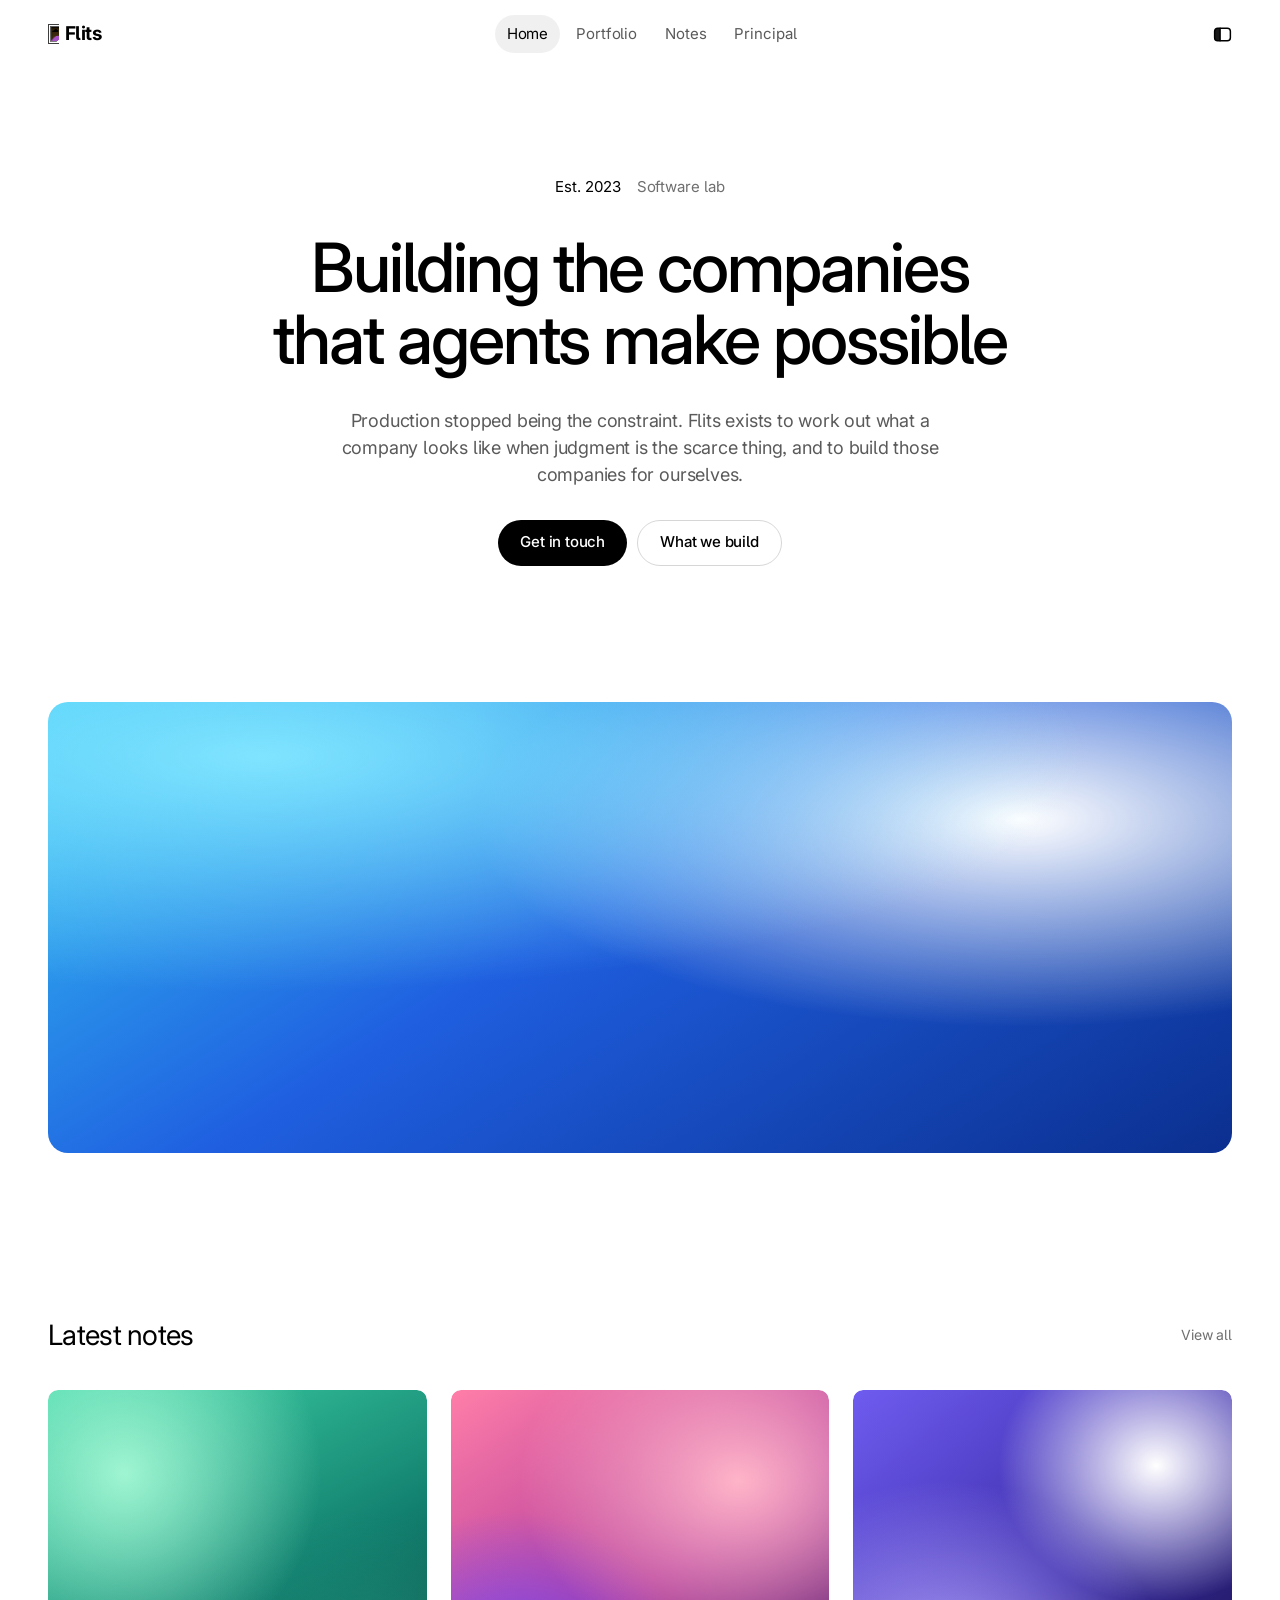
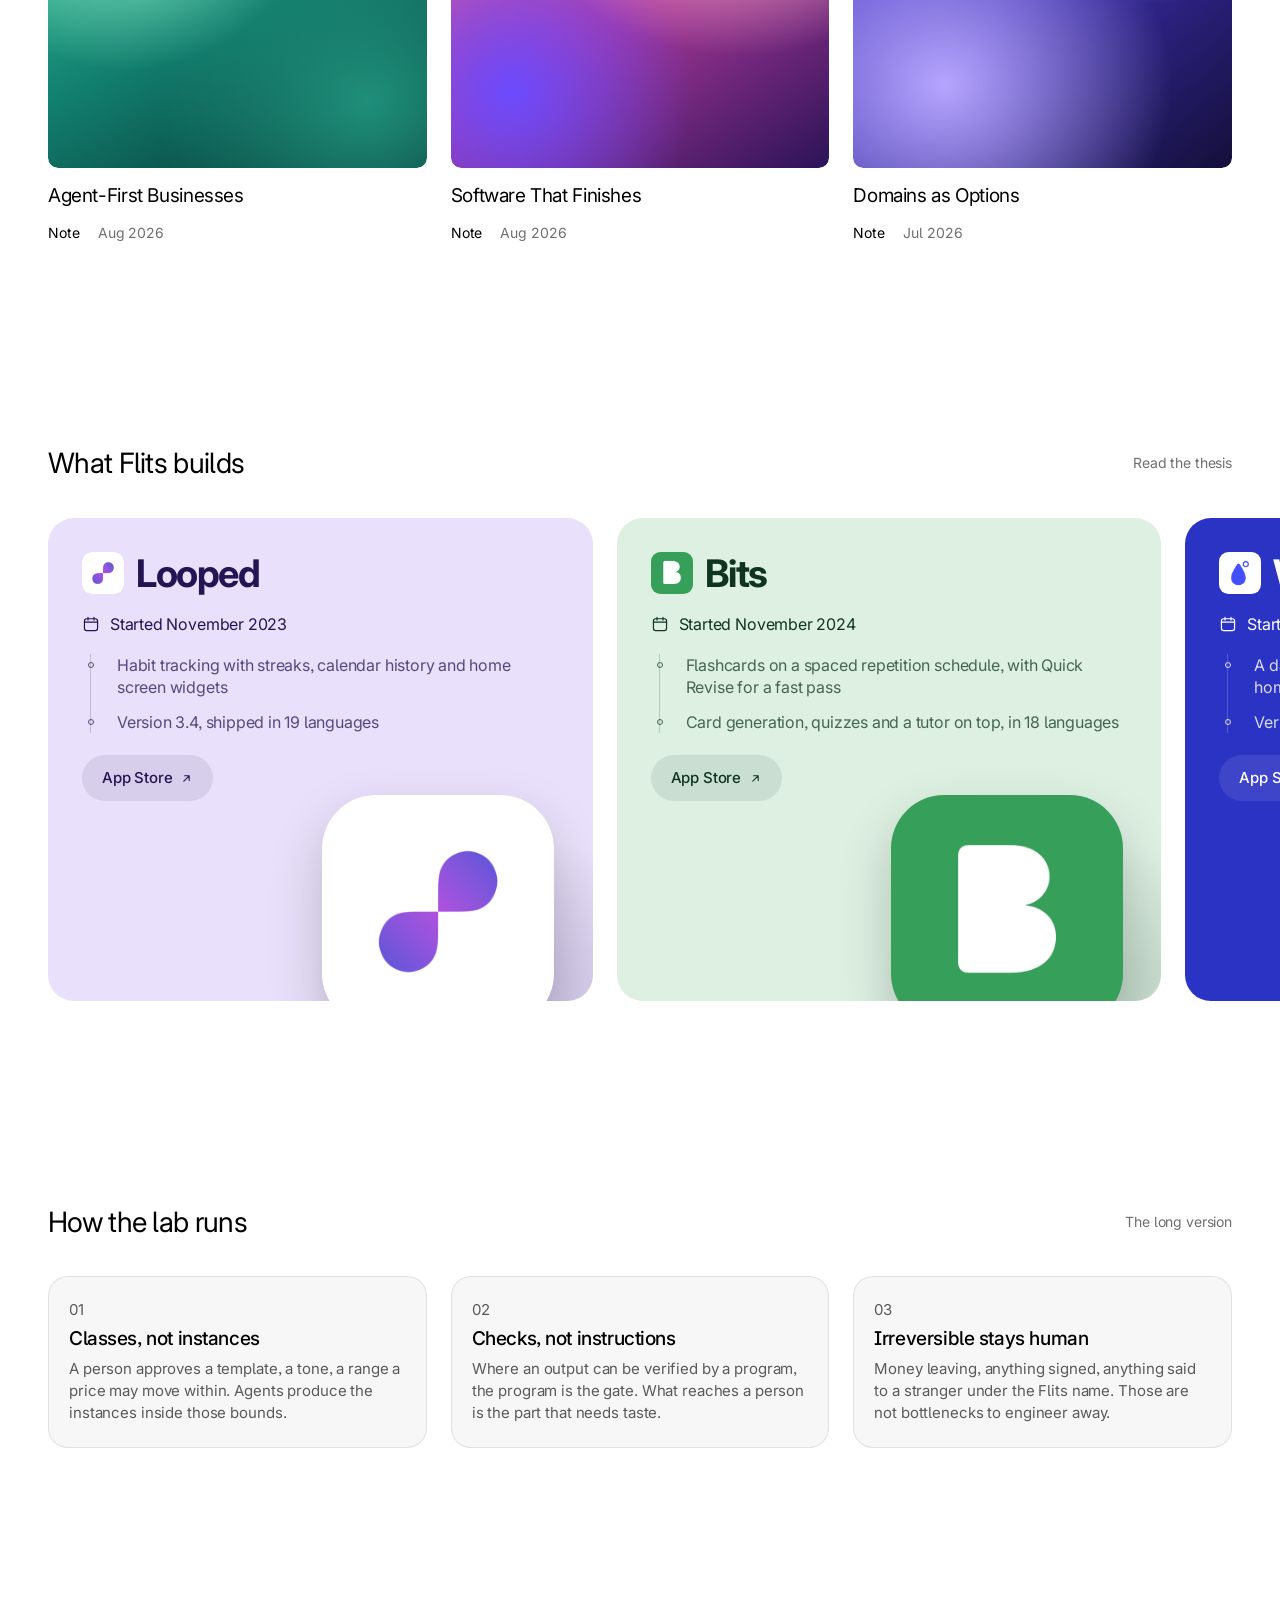
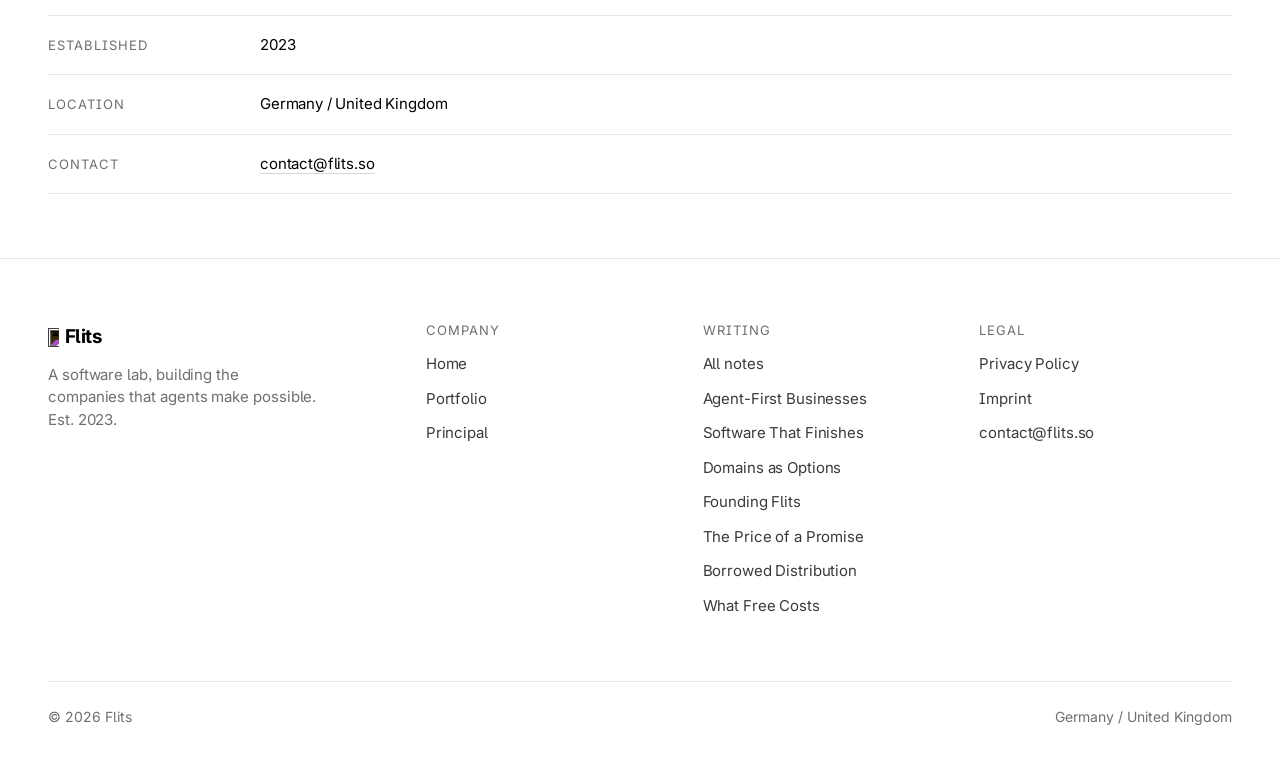
==== index.html @ e2169e9a "Show the products by name on the homepage "What Flits builds" listed five categories and a contact t" ====
<!doctype html>
<html lang="en">
<head>
<meta charset="utf-8" />
<meta name="viewport" content="width=device-width, initial-scale=1" />
<title>Flits · Building the Companies That Agents Make Possible</title>
<meta name="description" content="Flits is a software lab building the companies that agents make possible: consumer apps, B2B software and new ventures, developed in-house and run for the long term. Est. 2023.">
<link rel="canonical" href="https://flits.so/">
<meta property="og:title" content="Flits · Building the Companies That Agents Make Possible">
<meta property="og:description" content="Flits is a software lab building the companies that agents make possible: consumer apps, B2B software and new ventures, developed in-house and run for the long term. Est. 2023.">
<meta property="og:url" content="https://flits.so/">
<meta property="og:type" content="website">
<meta property="og:site_name" content="Flits">
<meta property="og:image" content="https://flits.so/assets/og.png">
<meta property="og:image:width" content="1200">
<meta property="og:image:height" content="630">
<meta property="og:image:alt" content="Flits, a software lab. Building the companies that agents make possible.">
<meta name="twitter:card" content="summary_large_image">
<meta name="twitter:title" content="Flits · Building the Companies That Agents Make Possible">
<meta name="twitter:description" content="Flits is a software lab building the companies that agents make possible: consumer apps, B2B software and new ventures, developed in-house and run for the long term. Est. 2023.">
<meta name="twitter:image" content="https://flits.so/assets/og.png">
<link rel="preconnect" href="https://fonts.googleapis.com">
<link rel="preconnect" href="https://fonts.gstatic.com" crossorigin>
<link href="https://fonts.googleapis.com/css2?family=Inter:wght@400;500;600&display=swap" rel="stylesheet">
<link rel="stylesheet" href="/assets/flits.css?v=14">
<script src="/assets/theme-color.js?v=1"></script>
<link rel="icon" type="image/png" href="/assets/flits-logo-inverted.png">
<link rel="icon" type="image/png" href="/assets/flits-logo-inverted.png" media="(prefers-color-scheme: light)">
<link rel="icon" type="image/png" href="/assets/flits-logo.png" media="(prefers-color-scheme: dark)">
<script type="application/ld+json">
{
  "@context": "https://schema.org",
  "@graph": [
    {
      "@type": "Organization",
      "@id": "https://flits.so/#organization",
      "name": "Flits",
      "alternateName": [
        "Flits Ltd",
        "Trout UG"
      ],
      "legalName": "Trout UG (haftungsbeschränkt)",
      "url": "https://flits.so/",
      "logo": {
        "@type": "ImageObject",
        "url": "https://flits.so/assets/flits-logo.png",
        "width": 1024,
        "height": 1024
      },
      "image": "https://flits.so/assets/og.png",
      "description": "Flits is a software lab building the companies that agents make possible: consumer apps, B2B software and new ventures, developed in-house and run for the long term.",
      "foundingDate": "2023",
      "email": "contact@flits.so",
      "founder": {
        "@id": "https://flits.so/principal#person"
      },
      "address": [
        {
          "@type": "PostalAddress",
          "streetAddress": "Forellenweg 8a",
          "postalCode": "94428",
          "addressLocality": "Eichendorf",
          "addressCountry": "DE"
        },
        {
          "@type": "PostalAddress",
          "streetAddress": "71-75 Shelton St",
          "postalCode": "WC2H 9JQ",
          "addressLocality": "London",
          "addressCountry": "GB"
        }
      ],
      "vatID": "DE455616704",
      "leiCode": "98450046873FFWE6C829",
      "identifier": [
        {
          "@type": "PropertyValue",
          "propertyID": "HRB",
          "value": "HRB 14836, Amtsgericht Landshut"
        },
        {
          "@type": "PropertyValue",
          "propertyID": "Companies House",
          "value": "16662841"
        }
      ],
      "sameAs": [
        "https://github.com/BitsLabs",
        "https://apps.apple.com/developer/trout/id1711177549"
      ]
    },
    {
      "@type": "WebSite",
      "@id": "https://flits.so/#website",
      "url": "https://flits.so/",
      "name": "Flits",
      "publisher": {
        "@id": "https://flits.so/#organization"
      },
      "inLanguage": "en"
    }
  ]
}
</script>
</head>
<body>

<a class="skip-link" href="#main">Skip to content</a>

<header class="site-header">
  <div class="wrap nav">
    <a class="wordmark" href="/"><img src="/assets/flits-mark.png" alt="" width="10" height="18"><span>Flits</span></a>
    <nav class="nav-links" aria-label="Primary">
      <a href="/" aria-current="page">Home</a>
      <a href="/#portfolio">Portfolio</a>
      <a href="/notes">Notes</a>
      <a href="/principal">Principal</a>
    </nav>
    <div class="nav-actions">
      <button class="icon-btn" type="button" data-menu aria-label="Open menu" aria-controls="menu" aria-expanded="false">
        <svg viewBox="0 0 24 24" fill="none" stroke="currentColor" stroke-width="1.7" stroke-linejoin="round" aria-hidden="true"><rect x="3" y="4.75" width="18" height="14.5" rx="3.5"/><path d="M9.25 4.75v14.5" stroke-linecap="round"/><path d="M6.5 4.75h2.75v14.5H6.5A3.5 3.5 0 0 1 3 15.75v-7.5a3.5 3.5 0 0 1 3.5-3.5z" fill="currentColor" stroke="none" opacity="0.9"/></svg>
      </button>
    </div>
  </div>
</header>

<div class="menu" id="menu" data-open="false" aria-hidden="true">
  <div class="menu__bar wrap">
    <a class="wordmark" href="/"><img src="/assets/flits-mark.png" alt="" width="10" height="18"><span>Flits</span></a>
    <div class="nav-actions">
      <button class="icon-btn" type="button" data-menu-close aria-label="Close menu">
        <svg viewBox="0 0 24 24" fill="none" stroke="currentColor" stroke-width="1.7" stroke-linecap="round" aria-hidden="true"><path d="M6 6l12 12M18 6L6 18"/></svg>
      </button>
    </div>
  </div>
  <div class="menu__body">
    <div class="menu__group">
      <p class="menu__label">Company</p>
      <a href="/">Home</a>
      <a href="/#portfolio">Portfolio</a>
      <a href="/principal">Principal</a>
    </div>
    <div class="menu__group">
      <p class="menu__label">Writing</p>
      <!-- Most recent three only; the full list lives on /notes and in the footer. -->
      <a href="/notes">All notes</a>
      <a href="/notes/agent-first-businesses">Agent-First Businesses</a>
      <a href="/notes/software-that-finishes">Software That Finishes</a>
      <a href="/notes/domains-as-options">Domains as Options</a>
    </div>
    <div class="menu__group">
      <p class="menu__label">Legal</p>
      <a href="/privacy">Privacy Policy</a>
      <a href="/legal">Imprint</a>
    </div>
    <div class="menu__group">
      <p class="menu__label">Contact</p>
      <a href="mailto:contact@flits.so">contact@flits.so</a>
    </div>
  </div>
</div>


<main id="main">

  <!-- ---------------------------------------------------------- hero -->
  <section class="hero wrap">
    <div class="hero__inner center">
      <p class="eyebrow"><strong>Est. 2023</strong> <span>Software lab</span></p>
      <h1 class="display">Building the companies that agents make possible</h1>
      <p class="lede">Production stopped being the constraint. Flits exists to work out what a company looks like when judgment is the scarce thing, and to build those companies for ourselves.</p>
      <div class="btn-row">
        <a class="btn btn--primary" href="mailto:contact@flits.so">Get in touch</a>
        <a class="btn btn--ghost" href="#portfolio">What we build</a>
      </div>
    </div>
  </section>

  <section class="wrap section--tight">
    <div class="banner art--1 art--grain" role="img" aria-label="Abstract blue gradient"></div>
  </section>

  <!-- ---------------------------------------------------------- notes -->
  <section class="wrap section" id="notes">
    <div class="section-head">
      <h2 class="h2">Latest notes</h2>
      <a class="view-all" href="/notes">View all</a>
    </div>

    <div class="rail" style="--cols: 3;">
      <a class="card" href="/notes/agent-first-businesses">
        <div class="card__media"><span class="art art--4 art--grain"></span></div>
        <div class="card__body">
          <h3 class="card__title">Agent-First Businesses</h3>
          <p class="card__meta"><span>Note</span><span>Aug 2026</span></p>
        </div>
      </a>

      <a class="card" href="/notes/software-that-finishes">
        <div class="card__media"><span class="art art--5 art--grain"></span></div>
        <div class="card__body">
          <h3 class="card__title">Software That Finishes</h3>
          <p class="card__meta"><span>Note</span><span>Aug 2026</span></p>
        </div>
      </a>

      <a class="card" href="/notes/domains-as-options">
        <div class="card__media"><span class="art art--3 art--grain"></span></div>
        <div class="card__body">
          <h3 class="card__title">Domains as Options</h3>
          <p class="card__meta"><span>Note</span><span>Jul 2026</span></p>
        </div>
      </a>
    </div>
  </section>

  <!-- ---------------------------------------------------------- portfolio -->
  <section class="wrap section" id="portfolio">
    <div class="section-head">
      <h2 class="h2">What Flits builds</h2>
      <a class="view-all" href="/notes/agent-first-businesses">Read the thesis</a>
    </div>

    <div class="products">

      <article class="product product--looped">
        <div class="product__body">
          <div class="product__lockup">
            <img class="product__icon" src="/assets/products/looped.png" alt="" width="42" height="42">
            <h3 class="product__name">Looped</h3>
          </div>
          <p class="product__meta">
            <svg viewBox="0 0 24 24" aria-hidden="true"><rect x="3.25" y="5" width="17.5" height="15.75" rx="3"/><path d="M3.25 9.5h17.5M8 3.25v3.5M16 3.25v3.5"/></svg>
            Started November 2023
          </p>
          <ul class="product__facts">
            <li>Habit tracking with streaks, calendar history and home screen widgets</li>
            <li>Version 3.4, shipped in 19 languages</li>
          </ul>
          <a class="product__cta" href="https://apps.apple.com/app/id6473401972">
            App Store
            <svg viewBox="0 0 24 24" aria-hidden="true"><path d="M7 17 17 7M8.5 7H17v8.5"/></svg>
          </a>
        </div>
        <div class="product__shot">
          <img src="/assets/products/looped.png" alt="The Looped app icon" width="512" height="512" loading="lazy">
        </div>
      </article>

      <article class="product product--bits">
        <div class="product__body">
          <div class="product__lockup">
            <img class="product__icon" src="/assets/products/bits.png" alt="" width="42" height="42">
            <h3 class="product__name">Bits</h3>
          </div>
          <p class="product__meta">
            <svg viewBox="0 0 24 24" aria-hidden="true"><rect x="3.25" y="5" width="17.5" height="15.75" rx="3"/><path d="M3.25 9.5h17.5M8 3.25v3.5M16 3.25v3.5"/></svg>
            Started November 2024
          </p>
          <ul class="product__facts">
            <li>Flashcards on a spaced repetition schedule, with Quick Revise for a fast pass</li>
            <li>Card generation, quizzes and a tutor on top, in 18 languages</li>
          </ul>
          <a class="product__cta" href="https://apps.apple.com/app/bits-smart-flashcards/id6738059151">
            App Store
            <svg viewBox="0 0 24 24" aria-hidden="true"><path d="M7 17 17 7M8.5 7H17v8.5"/></svg>
          </a>
        </div>
        <div class="product__shot">
          <img src="/assets/products/bits.png" alt="The Bits app icon" width="512" height="512" loading="lazy">
        </div>
      </article>

      <article class="product product--waterly">
        <div class="product__body">
          <div class="product__lockup">
            <img class="product__icon" src="/assets/products/waterly.png" alt="" width="42" height="42">
            <h3 class="product__name">Waterly</h3>
          </div>
          <p class="product__meta">
            <svg viewBox="0 0 24 24" aria-hidden="true"><rect x="3.25" y="5" width="17.5" height="15.75" rx="3"/><path d="M3.25 9.5h17.5M8 3.25v3.5M16 3.25v3.5"/></svg>
            Started July 2025
          </p>
          <ul class="product__facts">
            <li>A day of water logged in one tap, from the app or the home screen</li>
            <li>Version 1.3, shipped in 11 languages</li>
          </ul>
          <a class="product__cta" href="https://apps.apple.com/developer/trout/id1711177549">
            App Store
            <svg viewBox="0 0 24 24" aria-hidden="true"><path d="M7 17 17 7M8.5 7H17v8.5"/></svg>
          </a>
        </div>
        <div class="product__shot">
          <img src="/assets/products/waterly.png" alt="The Waterly app icon" width="512" height="512" loading="lazy">
        </div>
      </article>

      <article class="product product--next">
        <div class="product__body">
          <div class="product__lockup">
            <h3 class="product__name">What is next</h3>
          </div>
          <p class="product__meta">
            <svg viewBox="0 0 24 24" aria-hidden="true"><rect x="3.25" y="5" width="17.5" height="15.75" rx="3"/><path d="M3.25 9.5h17.5M8 3.25v3.5M16 3.25v3.5"/></svg>
            Announced when it is ready
          </p>
          <ul class="product__facts">
            <li>B2B software, built to earn from year one</li>
            <li>New companies in stealth, plus domains held as options and minority stakes</li>
          </ul>
          <a class="product__cta" href="mailto:contact@flits.so">
            contact@flits.so
            <svg viewBox="0 0 24 24" aria-hidden="true"><path d="M7 17 17 7M8.5 7H17v8.5"/></svg>
          </a>
        </div>
        <div class="product__shot product__shot--mark">
          <img src="/assets/flits-mark.png" alt="" width="120" height="216" loading="lazy">
        </div>
      </article>

    </div>
  </section>

  <!-- ---------------------------------------------------------- method -->
  <section class="wrap section" id="method">
    <div class="section-head">
      <h2 class="h2">How the lab runs</h2>
      <a class="view-all" href="/notes/agent-first-businesses">The long version</a>
    </div>

    <div class="grid grid--3">
      <div class="panel">
        <p class="panel__index">01</p>
        <h3 class="h3">Classes, not instances</h3>
        <p>A person approves a template, a tone, a range a price may move within. Agents produce the instances inside those bounds.</p>
      </div>
      <div class="panel">
        <p class="panel__index">02</p>
        <h3 class="h3">Checks, not instructions</h3>
        <p>Where an output can be verified by a program, the program is the gate. What reaches a person is the part that needs taste.</p>
      </div>
      <div class="panel">
        <p class="panel__index">03</p>
        <h3 class="h3">Irreversible stays human</h3>
        <p>Money leaving, anything signed, anything said to a stranger under the Flits name. Those are not bottlenecks to engineer away.</p>
      </div>
    </div>
  </section>

  <!-- ---------------------------------------------------------- facts -->
  <section class="wrap section--tight">
    <dl class="specs">
      <div><dt>Established</dt><dd>2023</dd></div>
      <div><dt>Location</dt><dd>Germany / United Kingdom</dd></div>
      <div><dt>Contact</dt><dd><a href="mailto:contact@flits.so">contact@flits.so</a></dd></div>
    </dl>
  </section>


</main>

<footer class="site-footer">
  <div class="wrap">
    <div class="footer-grid">
      <div class="footer-brand">
        <a class="wordmark" href="/"><img src="/assets/flits-mark.png" alt="" width="10" height="18"><span>Flits</span></a>
        <p>A software lab, building the companies that agents make possible. Est. 2023.</p>
      </div>
      <div class="footer-col">
        <h2>Company</h2>
        <ul>
          <li><a href="/">Home</a></li>
          <li><a href="/#portfolio">Portfolio</a></li>
          <li><a href="/principal">Principal</a></li>
        </ul>
      </div>
      <div class="footer-col">
        <h2>Writing</h2>
        <ul>
          <li><a href="/notes">All notes</a></li>
          <li><a href="/notes/agent-first-businesses">Agent-First Businesses</a></li>
          <li><a href="/notes/software-that-finishes">Software That Finishes</a></li>
          <li><a href="/notes/domains-as-options">Domains as Options</a></li>
          <li><a href="/notes/founding-flits">Founding Flits</a></li>
          <li><a href="/notes/the-price-of-a-promise">The Price of a Promise</a></li>
          <li><a href="/notes/borrowed-distribution">Borrowed Distribution</a></li>
          <li><a href="/notes/what-free-costs">What Free Costs</a></li>
        </ul>
      </div>
      <div class="footer-col">
        <h2>Legal</h2>
        <ul>
          <li><a href="/privacy">Privacy Policy</a></li>
          <li><a href="/legal">Imprint</a></li>
          <li><a href="mailto:contact@flits.so">contact@flits.so</a></li>
        </ul>
      </div>
    </div>
    <div class="footer-bottom">
      <span>&copy; 2026 Flits</span>
      <span class="spacer">Germany / United Kingdom</span>
    </div>
  </div>
</footer>

<script src="/assets/flits.js?v=6" defer></script>
</body>
</html>
---- assets/flits.css ----
/* Flits — design system
   Black canvas, tight grotesque type, media cards, pill buttons.
   Ships in dark and light; the palette follows the device setting. */

/* ---------------------------------------------------------------- tokens */

/* Dark is the base palette. Every colour below is overridden in the
   prefers-color-scheme: light block — nothing else in this file hardcodes
   a black or a white. */

:root {
  --bg: #000000;
  --fg: #ffffff;
  --muted: #a5a5a5;
  --faint: #737373;
  --line: rgba(255, 255, 255, 0.14);
  --line-soft: rgba(255, 255, 255, 0.08);
  --surface: #0e0e0e;
  --surface-2: #171717;

  /* translucent header once scrolled */
  --header-bg: rgba(0, 0, 0, 0.72);
  /* soft hover wash on ghost buttons and nav pills */
  --hover-soft: rgba(255, 255, 255, 0.08);

  /* reversed pair — primary button, selection, skip link */
  --contrast-bg: #ffffff;
  --contrast-fg: #000000;
  --contrast-bg-hover: #d9d9d9;

  --prose-fg: #e6e6e6;
  --math-fg: #ededed;
  --footer-link: #d4d4d4;

  /* the wordmark PNG is white artwork; flip it on a light canvas */
  --logo-filter: none;

  --page: 1440px;
  --gutter: 20px;
  --nav-h: 64px;
  --radius: 10px;
  --radius-lg: 20px;

  --section-y: clamp(56px, 8vw, 104px);

  --ease: cubic-bezier(0.22, 0.61, 0.36, 1);
}

@media (prefers-color-scheme: light) {
  :root {
    --bg: #ffffff;
    --fg: #000000;
    --muted: #5a5a5a;
    --faint: #6f6f6f;
    --line: rgba(0, 0, 0, 0.16);
    --line-soft: rgba(0, 0, 0, 0.09);
    --surface: #f7f7f7;
    --surface-2: #eeeeee;

    --header-bg: rgba(255, 255, 255, 0.72);
    --hover-soft: rgba(0, 0, 0, 0.06);

    --contrast-bg: #000000;
    --contrast-fg: #ffffff;
    --contrast-bg-hover: #2e2e2e;

    --prose-fg: #1c1c1c;
    --math-fg: #111111;
    --footer-link: #3a3a3a;

    --logo-filter: invert(1);
  }
}

@media (min-width: 768px) {
  :root { --gutter: 32px; --nav-h: 68px; }
}

@media (min-width: 1280px) {
  :root { --gutter: 48px; }
}

/* ---------------------------------------------------------------- reset */

*, *::before, *::after { box-sizing: border-box; }

* { margin: 0; padding: 0; }

html {
  background: var(--bg);
  color-scheme: light dark;
  -webkit-text-size-adjust: 100%;
  scroll-behavior: smooth;
}

@media (prefers-reduced-motion: reduce) {
  html { scroll-behavior: auto; }
  *, *::before, *::after {
    animation-duration: 0.001ms !important;
    transition-duration: 0.001ms !important;
  }
}

body {
  background: var(--bg);
  color: var(--fg);
  font-family: "Inter", ui-sans-serif, -apple-system, BlinkMacSystemFont,
    "Segoe UI", Helvetica, "Helvetica Neue", Arial, sans-serif;
  font-size: 16px;
  font-weight: 400;
  line-height: 1.5;
  font-feature-settings: "cv05" 1, "cv08" 1, "ss03" 1;
  -webkit-font-smoothing: antialiased;
  -moz-osx-font-smoothing: grayscale;
  overflow-x: hidden;
}

img, svg, video { display: block; max-width: 100%; }

a { color: inherit; }

ul, ol { list-style: none; }

button {
  font: inherit;
  color: inherit;
  background: none;
  border: 0;
  cursor: pointer;
}

::selection { background: var(--contrast-bg); color: var(--contrast-fg); }

:focus-visible {
  outline: 2px solid var(--fg);
  outline-offset: 3px;
  border-radius: 4px;
}

.sr-only {
  position: absolute;
  width: 1px;
  height: 1px;
  padding: 0;
  overflow: hidden;
  clip: rect(0 0 0 0);
  white-space: nowrap;
  border: 0;
}

.skip-link {
  position: absolute;
  top: 8px;
  left: 8px;
  z-index: 200;
  padding: 10px 16px;
  border-radius: 999px;
  background: var(--contrast-bg);
  color: var(--contrast-fg);
  transform: translateY(-200%);
}

.skip-link:focus { transform: none; }

/* ---------------------------------------------------------------- layout */

.wrap {
  width: 100%;
  max-width: var(--page);
  margin: 0 auto;
  padding-inline: var(--gutter);
}

.section { padding-block: var(--section-y); }

/* anchors clear the sticky bar */
[id] { scroll-margin-top: calc(var(--nav-h) + 20px); }

.section--tight { padding-block: clamp(40px, 5vw, 72px); }

.rule {
  border: 0;
  border-top: 1px solid var(--line-soft);
}

/* ---------------------------------------------------------------- type */

h1, h2, h3, h4 {
  font-weight: 500;
  letter-spacing: -0.02em;
  line-height: 1.1;
  text-wrap: balance;
}

.display {
  font-size: clamp(2.125rem, 7.6vw, 4.25rem);
  line-height: 1.06;
  letter-spacing: -0.03em;
}

.h1 {
  font-size: clamp(1.875rem, 6.6vw, 3.25rem);
  line-height: 1.07;
  letter-spacing: -0.03em;
}

.h2 {
  font-size: clamp(1.1875rem, 4.4vw, 1.75rem);
  font-weight: 400;
  line-height: 1.15;
  letter-spacing: -0.025em;
}

.h3 {
  font-size: clamp(1.0625rem, 1.8vw, 1.1875rem);
  letter-spacing: -0.022em;
}

.lede {
  font-size: clamp(1rem, 3.7vw, 1.125rem);
  line-height: 1.5;
  letter-spacing: -0.011em;
  color: var(--muted);
  text-wrap: pretty;
}

.eyebrow {
  display: flex;
  flex-wrap: wrap;
  align-items: center;
  gap: 8px 16px;
  font-size: clamp(0.875rem, 3.2vw, 0.9375rem);
  letter-spacing: -0.005em;
  color: var(--faint);
}

.eyebrow strong {
  font-weight: 400;
  color: var(--fg);
}

.center { text-align: center; }

.center .eyebrow { justify-content: center; }

.stack > * + * { margin-top: var(--stack, 24px); }

/* ---------------------------------------------------------------- header */

.site-header {
  position: sticky;
  top: 0;
  z-index: 100;
  background: transparent;
  transition: background 0.25s var(--ease), backdrop-filter 0.25s var(--ease);
}

.site-header.is-stuck {
  background: var(--header-bg);
  backdrop-filter: saturate(160%) blur(14px);
  -webkit-backdrop-filter: saturate(160%) blur(14px);
}

.nav {
  display: flex;
  align-items: center;
  justify-content: space-between;
  gap: 24px;
  height: var(--nav-h);
}

.wordmark {
  display: inline-flex;
  align-items: center;
  gap: 6px;
  font-size: clamp(1.0625rem, 4vw, 1.1875rem);
  font-weight: 700;
  letter-spacing: -0.032em;
  text-decoration: none;
}

.wordmark img {
  width: auto;
  height: 1.05em;
  filter: var(--logo-filter);
}

.nav-links {
  display: none;
  align-items: center;
  gap: 4px;
}

.nav-links a {
  padding: 8px 12px;
  border-radius: 999px;
  font-size: 0.9375rem;
  letter-spacing: -0.008em;
  color: var(--muted);
  text-decoration: none;
  transition: color 0.18s var(--ease), background 0.18s var(--ease);
}

.nav-links a:hover,
.nav-links a[aria-current="page"] {
  color: var(--fg);
  background: var(--hover-soft);
}

.nav-actions {
  display: flex;
  align-items: center;
  gap: 2px;
  margin-right: -10px;
}

.icon-btn {
  display: inline-grid;
  place-items: center;
  width: 40px;
  height: 40px;
  border-radius: 999px;
  color: var(--fg);
  transition: opacity 0.18s var(--ease), background 0.18s var(--ease);
}

.icon-btn:hover { opacity: 0.65; }

.icon-btn svg {
  width: 21px;
  height: 21px;
  stroke: currentColor;
}

@media (min-width: 900px) {
  .nav-links { display: flex; }
}

/* ---- slide-over menu ---- */

.menu {
  position: fixed;
  inset: 0;
  z-index: 150;
  display: grid;
  grid-template-rows: var(--nav-h) 1fr;
  background: var(--bg);
  visibility: hidden;
  opacity: 0;
  transition: opacity 0.22s var(--ease), visibility 0.22s var(--ease);
}

.menu[data-open="true"] {
  visibility: visible;
  opacity: 1;
}

/* The panel fades in over a page of the same colour, so on its own the fade
   is invisible and opening reads as an instant jump. The groups carry the
   motion instead: they rise and settle in sequence, which is the part the eye
   actually registers. The delays apply only while opening, so closing
   collapses at once rather than unwinding. */

.menu__group {
  opacity: 0;
  transform: translateY(12px);
  transition: opacity 0.3s var(--ease), transform 0.3s var(--ease);
}

.menu[data-open="true"] .menu__group {
  opacity: 1;
  transform: none;
}

.menu[data-open="true"] .menu__group:nth-child(1) { transition-delay: 0.05s; }
.menu[data-open="true"] .menu__group:nth-child(2) { transition-delay: 0.1s; }
.menu[data-open="true"] .menu__group:nth-child(3) { transition-delay: 0.15s; }
.menu[data-open="true"] .menu__group:nth-child(4) { transition-delay: 0.2s; }

@media (prefers-reduced-motion: reduce) {
  .menu__group { opacity: 1; transform: none; }
  .menu[data-open="true"] .menu__group { transition-delay: 0s; }
}

.menu__bar {
  display: flex;
  align-items: center;
  justify-content: space-between;
  width: 100%;
  max-width: var(--page);
  margin: 0 auto;
  padding-inline: var(--gutter);
}

.menu__body {
  overflow-y: auto;
  padding: 24px var(--gutter) 64px;
  width: 100%;
  max-width: var(--page);
  margin: 0 auto;
}

.menu__group + .menu__group {
  margin-top: 32px;
  padding-top: 32px;
  border-top: 1px solid var(--line-soft);
}

.menu__label {
  font-size: 0.8125rem;
  letter-spacing: 0.06em;
  text-transform: uppercase;
  color: var(--faint);
  margin-bottom: 12px;
}

.menu__body a {
  display: block;
  padding: 9px 0;
  font-size: 1.1875rem;
  font-weight: 500;
  letter-spacing: -0.026em;
  text-decoration: none;
}

.menu__body a:hover { color: var(--muted); }

body.is-locked { overflow: hidden; }

/* ---- search overlay ---- */

.search {
  position: fixed;
  inset: 0;
  z-index: 160;
  background: var(--bg);
  display: grid;
  grid-template-rows: auto 1fr;
  visibility: hidden;
  opacity: 0;
  transition: opacity 0.18s var(--ease), visibility 0.18s var(--ease);
}

.search[data-open="true"] {
  visibility: visible;
  opacity: 1;
}

.search__bar {
  display: flex;
  align-items: center;
  gap: 12px;
  height: var(--nav-h);
  border-bottom: 1px solid var(--line-soft);
}

.search__bar svg {
  flex: none;
  width: 22px;
  height: 22px;
  stroke: var(--muted);
}

.search__bar input {
  flex: 1;
  min-width: 0;
  height: 100%;
  border: 0;
  background: none;
  color: var(--fg);
  font: inherit;
  font-size: 1rem;
  letter-spacing: -0.01em;
  outline: none;
}

.search__bar input::placeholder { color: var(--faint); }

.search__results {
  overflow-y: auto;
  padding: 12px var(--gutter) 64px;
}

.search__results a {
  display: block;
  padding: 18px 0;
  border-bottom: 1px solid var(--line-soft);
  text-decoration: none;
}

.search__results a:hover { opacity: 0.7; }

.search__results h2 {
  font-size: 1rem;
  font-weight: 400;
  letter-spacing: -0.018em;
}

.search__results p {
  margin-top: 4px;
  font-size: 0.9375rem;
  color: var(--faint);
}

.search__empty {
  padding: 24px 0;
  color: var(--faint);
}

/* ---------------------------------------------------------------- buttons */

.btn {
  display: inline-flex;
  align-items: center;
  justify-content: center;
  gap: 8px;
  min-height: 46px;
  padding: 0 22px;
  border-radius: 999px;
  font-size: clamp(0.875rem, 3.3vw, 0.9375rem);
  font-weight: 500;
  letter-spacing: -0.012em;
  text-decoration: none;
  white-space: nowrap;
  transition: background 0.18s var(--ease), color 0.18s var(--ease),
    border-color 0.18s var(--ease), transform 0.18s var(--ease);
}

.btn:active { transform: scale(0.985); }

.btn--primary {
  background: var(--contrast-bg);
  color: var(--contrast-fg);
}

.btn--primary:hover { background: var(--contrast-bg-hover); }

.btn--ghost {
  border: 1px solid var(--line);
  color: var(--fg);
}

.btn--ghost:hover {
  background: var(--hover-soft);
  border-color: transparent;
}

.btn-row {
  display: flex;
  flex-wrap: wrap;
  gap: 10px;
}

.hero .btn-row { flex-wrap: nowrap; }

@media (max-width: 420px) {
  .hero .btn { padding: 0 18px; }
}

.center .btn-row { justify-content: center; }

/* ---------------------------------------------------------------- section head */

.section-head {
  display: flex;
  align-items: center;
  justify-content: space-between;
  gap: 24px;
  margin-bottom: clamp(24px, 3vw, 40px);
}

.view-all {
  flex: none;
  align-self: center;
  font-size: 0.875rem;
  line-height: 1;
  letter-spacing: -0.01em;
  color: var(--faint);
  text-decoration: none;
  transition: color 0.18s var(--ease);
}

.view-all:hover { color: var(--muted); }

/* ---------------------------------------------------------------- rails & grids */

.rail {
  display: grid;
  grid-auto-flow: column;
  grid-auto-columns: 72%;
  gap: 16px;
  overflow-x: auto;
  overscroll-behavior-inline: contain;
  scroll-snap-type: x mandatory;
  scroll-padding-inline: var(--gutter);
  padding-inline: var(--gutter);
  margin-inline: calc(-1 * var(--gutter));
  scrollbar-width: none;
}

.rail::-webkit-scrollbar { display: none; }

.rail > * { scroll-snap-align: start; }

@media (min-width: 600px) {
  .rail { grid-auto-columns: 46%; }
}

@media (min-width: 1024px) {
  .rail {
    grid-auto-flow: row;
    grid-template-columns: repeat(var(--cols, 3), minmax(0, 1fr));
    gap: 24px 24px;
    overflow: visible;
    padding-inline: 0;
    margin-inline: 0;
  }
}

.grid {
  display: grid;
  gap: 24px;
}

@media (min-width: 700px) {
  .grid--2 { grid-template-columns: repeat(2, minmax(0, 1fr)); }
}

@media (min-width: 560px) {
  .grid--3 { grid-template-columns: repeat(2, minmax(0, 1fr)); }
}

@media (min-width: 900px) {
  .grid--3 { grid-template-columns: repeat(3, minmax(0, 1fr)); }
}

/* ---------------------------------------------------------------- cards */

.card {
  display: flex;
  flex-direction: column;
  gap: 16px;
  color: inherit;
  text-decoration: none;
}

.card__media {
  position: relative;
  overflow: hidden;
  border-radius: var(--radius);
  aspect-ratio: 1 / 1;
  background: var(--surface-2);
}

.card__media--wide { aspect-ratio: 16 / 10; }

.card__media > * {
  position: absolute;
  inset: 0;
  width: 100%;
  height: 100%;
  object-fit: cover;
  transition: transform 0.5s var(--ease);
}

.card:hover .card__media > * { transform: scale(1.03); }

.card__title {
  font-size: clamp(1.0625rem, 4.2vw, 1.1875rem);
  font-weight: 400;
  line-height: 1.22;
  letter-spacing: -0.02em;
  text-wrap: pretty;
}

.card:hover .card__title { color: var(--muted); }

.card__meta {
  display: flex;
  flex-wrap: wrap;
  gap: 6px 18px;
  margin-top: auto;
  padding-top: 4px;
  font-size: clamp(0.8125rem, 3.1vw, 0.875rem);
  letter-spacing: -0.005em;
  color: var(--faint);
}

.card__meta span:first-child { color: var(--fg); }

.card__body {
  display: flex;
  flex-direction: column;
  gap: 10px;
  flex: 1;
}

/* ---- panel card (text only, bordered) ---- */

.panel {
  display: flex;
  flex-direction: column;
  gap: 8px;
  padding: 22px 20px 24px;
  border: 1px solid var(--line-soft);
  border-radius: var(--radius-lg);
  background: var(--surface);
  color: inherit;
  text-decoration: none;
  transition: background 0.2s var(--ease), border-color 0.2s var(--ease);
}

a.panel:hover {
  background: var(--surface-2);
  border-color: var(--line);
}

.panel__index {
  font-size: 0.75rem;
  letter-spacing: 0.08em;
  text-transform: uppercase;
  color: var(--faint);
}

.panel p {
  font-size: 0.9375rem;
  line-height: 1.45;
  color: var(--muted);
  letter-spacing: -0.008em;
  text-wrap: pretty;
}

/* ---------------------------------------------------------------- product cards */

/* One card per product, each carrying its own palette. These are the only
   blocks on the site that do not follow the light/dark tokens: a product's
   colour is the product's, not the page's, so the pair is set locally and
   holds in both schemes. Every derived value (dimmed copy, rules, button
   wash) is mixed from that pair, so a new product needs two hex codes and
   nothing else. */

/* The same mechanics as .rail, kept separate because this one never collapses
   into rows: a product card is tall and the artwork bleeds off its bottom
   edge, so a stacked grid of them turns the section into a wall. It stays a
   horizontal scroller at every width, and the track is always cut off before
   the last card so the scroll is visible without a scrollbar. */
.products {
  display: grid;
  grid-auto-flow: column;
  grid-auto-columns: 86%;
  gap: 16px;
  overflow-x: auto;
  overscroll-behavior-inline: contain;
  scroll-snap-type: x mandatory;
  scroll-padding-inline: var(--gutter);
  padding-inline: var(--gutter);
  margin-inline: calc(-1 * var(--gutter));
  scrollbar-width: none;
}

.products::-webkit-scrollbar { display: none; }

.products > * { scroll-snap-align: start; }

@media (min-width: 600px) {
  .products { grid-auto-columns: 62%; }
}

@media (min-width: 1024px) {
  .products {
    grid-auto-columns: 46%;
    gap: 24px;
  }
}

.product {
  --pc-bg: var(--surface);
  --pc-fg: var(--fg);
  /* 74% keeps the secondary copy above 4.5:1 on every card below. */
  --pc-dim: color-mix(in srgb, var(--pc-fg) 74%, var(--pc-bg));
  --pc-line: color-mix(in srgb, var(--pc-fg) 20%, transparent);
  --pc-wash: color-mix(in srgb, var(--pc-fg) 9%, transparent);
  --pc-wash-hover: color-mix(in srgb, var(--pc-fg) 16%, transparent);

  position: relative;
  overflow: hidden;
  display: flex;
  flex-direction: column;
  border-radius: 26px;
  background: var(--pc-bg);
  color: var(--pc-fg);
}

.product--looped  { --pc-bg: #e9e1fb; --pc-fg: #241452; }
.product--bits    { --pc-bg: #ddf0e2; --pc-fg: #0f3520; }
.product--waterly { --pc-bg: #2b33c4; --pc-fg: #ffffff; --pc-dim: color-mix(in srgb, #ffffff 82%, #2b33c4); }
.product--next    { --pc-bg: #eceae4; --pc-fg: #1b1a17; }

.product__body {
  display: flex;
  flex-direction: column;
  align-items: flex-start;
  gap: 18px;
  padding: clamp(24px, 3.4vw, 34px) clamp(22px, 3.2vw, 34px) 0;
}

.product__lockup {
  display: flex;
  align-items: center;
  gap: 12px;
}

.product__icon {
  flex: none;
  width: 42px;
  height: 42px;
  border-radius: 23%;
  box-shadow: inset 0 0 0 1px var(--pc-line);
}

/* The product name stands in for a wordmark, so it is set like the Flits
   one: same weight and tracking, scaled up. */
.product__name {
  font-size: clamp(1.75rem, 5.6vw, 2.375rem);
  font-weight: 700;
  line-height: 1;
  letter-spacing: -0.038em;
}

.product__meta {
  display: flex;
  align-items: center;
  gap: 10px;
  font-size: clamp(0.9375rem, 3.4vw, 1rem);
  letter-spacing: -0.012em;
}

.product__meta svg {
  flex: none;
  width: 18px;
  height: 18px;
  stroke: currentColor;
  fill: none;
  stroke-width: 1.6;
  stroke-linecap: round;
}

/* The facts read as a short timeline: a rule down the left, a ring per item. */
.product__facts {
  display: grid;
  gap: 12px;
  margin-left: 8px;
  padding-left: 26px;
  border-left: 1px solid var(--pc-line);
}

.product__facts li {
  position: relative;
  font-size: clamp(0.9375rem, 3.4vw, 1rem);
  line-height: 1.4;
  letter-spacing: -0.012em;
  color: var(--pc-dim);
  text-wrap: pretty;
}

.product__facts li::before {
  content: "";
  position: absolute;
  left: -29px;
  top: 0.5em;
  width: 6px;
  height: 6px;
  border: 1px solid currentColor;
  border-radius: 50%;
}

.product__cta {
  display: inline-flex;
  align-items: center;
  gap: 8px;
  min-height: 46px;
  margin-top: 4px;
  padding: 0 20px;
  border-radius: 999px;
  background: var(--pc-wash);
  color: inherit;
  font-size: clamp(0.875rem, 3.3vw, 0.9375rem);
  font-weight: 500;
  letter-spacing: -0.012em;
  text-decoration: none;
  white-space: nowrap;
  transition: background 0.18s var(--ease), transform 0.18s var(--ease);
}

.product__cta:hover { background: var(--pc-wash-hover); }

.product__cta:active { transform: scale(0.985); }

.product__cta svg {
  width: 13px;
  height: 13px;
  stroke: currentColor;
  fill: none;
  stroke-width: 2;
  stroke-linecap: round;
  stroke-linejoin: round;
}

/* The artwork runs off the bottom edge of the card the way a screenshot
   would, so the card reads as a window onto the product rather than a box
   with a picture in it. */
.product__shot {
  position: relative;
  margin-top: auto;
  height: clamp(160px, 21vw, 200px);
}

.product__shot::before {
  content: "";
  position: absolute;
  inset: -40% -12% 0 20%;
  background: radial-gradient(58% 74% at 72% 96%, var(--pc-wash-hover), transparent 72%);
}

.product__shot img {
  position: absolute;
  right: clamp(20px, 3vw, 40px);
  bottom: -13%;
  width: clamp(160px, 23vw, 232px);
  height: auto;
  border-radius: 23%;
  box-shadow: 0 24px 54px rgba(0, 0, 0, 0.2), inset 0 0 0 1px var(--pc-line);
}

/* The last card has no app to show, so the Flits bolt sits in the same place
   as a watermark. The mark is white artwork; this card is pale. */
.product__shot--mark img {
  width: auto;
  height: clamp(150px, 19vw, 190px);
  right: clamp(24px, 4vw, 60px);
  bottom: 4%;
  border-radius: 0;
  box-shadow: none;
  opacity: 0.09;
  filter: invert(1);
}

/* ---------------------------------------------------------------- hero */

.hero {
  padding-top: clamp(48px, 9vw, 108px);
  padding-bottom: clamp(40px, 6vw, 72px);
}

.hero__inner {
  max-width: 920px;
  margin: 0 auto;
  display: flex;
  flex-direction: column;
  align-items: center;
  gap: clamp(20px, 3vw, 32px);
}

.hero .lede { max-width: 640px; }

.page-hero {
  padding-top: clamp(40px, 7vw, 88px);
  padding-bottom: clamp(28px, 4vw, 48px);
}

.page-hero__inner {
  max-width: 860px;
  margin-inline: auto;
  display: flex;
  flex-direction: column;
  align-items: center;
  text-align: center;
  gap: clamp(16px, 2.4vw, 24px);
}

.page-hero .eyebrow { justify-content: center; }

.page-hero .lede { max-width: 680px; }

/* ---------------------------------------------------------------- gradient art */

.art {
  position: absolute;
  inset: 0;
  border-radius: inherit;
}

.art--1 {
  background:
    radial-gradient(120% 90% at 18% 12%, #7fe4ff 0%, rgba(127, 228, 255, 0) 58%),
    radial-gradient(100% 100% at 82% 26%, #ffffff 0%, rgba(255, 255, 255, 0) 46%),
    linear-gradient(148deg, #34c6f4 0%, #1f5fe0 46%, #0b2f8f 100%);
}

.art--2 {
  background:
    radial-gradient(90% 80% at 78% 18%, #ffd977 0%, rgba(255, 217, 119, 0) 60%),
    radial-gradient(80% 80% at 12% 84%, #ff8a5c 0%, rgba(255, 138, 92, 0) 62%),
    linear-gradient(160deg, #f7b733 0%, #e2573c 58%, #7a1f3d 100%);
}

.art--3 {
  background:
    radial-gradient(100% 90% at 24% 78%, #b6a6ff 0%, rgba(182, 166, 255, 0) 60%),
    radial-gradient(80% 70% at 80% 20%, #ffffff 0%, rgba(255, 255, 255, 0) 52%),
    linear-gradient(140deg, #6f5cf0 0%, #3a2ca8 52%, #140f3a 100%);
}

.art--4 {
  background:
    radial-gradient(90% 90% at 20% 22%, #9ff5d2 0%, rgba(159, 245, 210, 0) 58%),
    radial-gradient(90% 80% at 84% 82%, #1f8f7a 0%, rgba(31, 143, 122, 0) 62%),
    linear-gradient(152deg, #3fd6a8 0%, #12806f 54%, #05302f 100%);
}

.art--5 {
  background:
    radial-gradient(100% 80% at 76% 24%, #ffb4c8 0%, rgba(255, 180, 200, 0) 58%),
    radial-gradient(80% 80% at 16% 80%, #6b4bff 0%, rgba(107, 75, 255, 0) 60%),
    linear-gradient(146deg, #ff7ea8 0%, #b0399b 52%, #2b1358 100%);
}

.art--6 {
  background:
    radial-gradient(110% 90% at 30% 20%, #e9e9e9 0%, rgba(233, 233, 233, 0) 56%),
    radial-gradient(90% 80% at 84% 78%, #4a4a4a 0%, rgba(74, 74, 74, 0) 60%),
    linear-gradient(150deg, #c9c9c9 0%, #6c6c6c 50%, #121212 100%);
}

.art--grain::after {
  content: "";
  position: absolute;
  inset: 0;
  opacity: 0.16;
  background-image: radial-gradient(rgba(255, 255, 255, 0.45) 0.5px, transparent 0.6px);
  background-size: 4px 4px;
}

.banner {
  position: relative;
  overflow: hidden;
  border-radius: var(--radius-lg);
  aspect-ratio: 16 / 9;
}

@media (min-width: 900px) {
  .banner { aspect-ratio: 21 / 8; }
}

/* ---------------------------------------------------------------- feature split */

.feature {
  display: grid;
  gap: clamp(24px, 4vw, 56px);
  align-items: center;
}

@media (min-width: 900px) {
  .feature { grid-template-columns: minmax(0, 5fr) minmax(0, 6fr); }
  .feature--flip .feature__media { order: 2; }
}

.feature__media {
  position: relative;
  overflow: hidden;
  border-radius: var(--radius-lg);
  aspect-ratio: 4 / 5;
  max-height: 560px;
}

.feature__media img {
  position: absolute;
  inset: 0;
  width: 100%;
  height: 100%;
  object-fit: cover;
  object-position: center 22%;
}

.feature__body {
  display: flex;
  flex-direction: column;
  gap: 20px;
  align-items: flex-start;
}

/* ---------------------------------------------------------------- spec list */

.specs {
  display: grid;
  gap: 0;
  border-top: 1px solid var(--line-soft);
}

.specs > div {
  display: grid;
  gap: 4px 32px;
  padding: 18px 0;
  border-bottom: 1px solid var(--line-soft);
}

@media (min-width: 700px) {
  .specs > div { grid-template-columns: minmax(0, 180px) minmax(0, 1fr); }
}

.specs dt {
  font-size: 0.8125rem;
  letter-spacing: 0.08em;
  text-transform: uppercase;
  color: var(--faint);
  padding-top: 2px;
}

.specs dd {
  font-size: 0.9375rem;
  letter-spacing: -0.01em;
}

.specs dd a { text-decoration: none; border-bottom: 1px solid var(--line); }

.specs dd a:hover { color: var(--muted); }

/* ---------------------------------------------------------------- prose */

.prose {
  max-width: 44rem;
  margin-inline: auto;
  font-size: 1rem;
  line-height: 1.65;
  letter-spacing: -0.011em;
  color: var(--prose-fg);
}

@media (min-width: 768px) {
  .prose { font-size: 1.0625rem; }
}

.prose > * + * { margin-top: 1.35em; }

.prose + .prose { margin-top: clamp(40px, 5vw, 64px); }

.prose p { text-wrap: pretty; }

.prose h2 {
  font-size: clamp(1.1875rem, 2.2vw, 1.375rem);
  letter-spacing: -0.026em;
  color: var(--fg);
  margin-top: 2.2em;
  margin-bottom: 0.1em;
}

.prose h3 {
  font-size: 1rem;
  font-weight: 500;
  letter-spacing: -0.018em;
  color: var(--fg);
  margin-top: 1.9em;
  margin-bottom: -0.35em;
}

.prose h2:first-child,
.prose h3:first-child { margin-top: 0; }

.prose em { font-style: italic; }

.prose strong { font-weight: 600; color: var(--fg); }

.prose a {
  color: var(--fg);
  text-decoration: underline;
  text-decoration-color: var(--line);
  text-underline-offset: 0.22em;
}

.prose a:hover { text-decoration-color: currentColor; }

.prose .kv {
  font-size: 0.9375rem;
  letter-spacing: 0.02em;
  color: var(--muted);
  margin-top: 0.35em;
}

.prose .li {
  position: relative;
  padding-left: 1.1em;
  margin-top: 0.5em;
  color: var(--prose-fg);
}

.prose .li::before {
  content: "";
  position: absolute;
  left: 0;
  top: 0.72em;
  width: 5px;
  height: 1px;
  background: var(--faint);
}

.prose br { display: none; }

.prose pre.code,
pre.code {
  font-family: ui-monospace, SFMono-Regular, "SF Mono", Menlo, Consolas, monospace;
  font-size: 0.875rem;
  line-height: 1.7;
  color: var(--muted);
  background: var(--surface);
  border: 1px solid var(--line-soft);
  border-radius: var(--radius);
  padding: 20px 22px;
  overflow-x: auto;
}

.prose figure { margin-top: 2.2em; }

.prose figure img {
  width: 100%;
  border-radius: var(--radius);
}

.prose figcaption {
  margin-top: 12px;
  font-size: 0.9375rem;
  color: var(--faint);
}

/* ---------------------------------------------------------------- article */

.article-meta {
  display: flex;
  flex-wrap: wrap;
  justify-content: center;
  gap: 8px 24px;
  padding-bottom: clamp(24px, 3vw, 40px);
  font-size: 0.875rem;
  color: var(--faint);
}

.article-meta span:first-child { color: var(--fg); }

.back-link {
  display: inline-flex;
  align-items: center;
  gap: 8px;
  font-size: 0.9375rem;
  color: var(--muted);
  text-decoration: none;
}

.back-link:hover { color: var(--fg); }

.back-link svg { width: 14px; height: 14px; }

/* ---------------------------------------------------------------- footer */

.site-footer {
  border-top: 1px solid var(--line-soft);
  padding-block: clamp(40px, 5vw, 72px) 40px;
}

.footer-grid {
  display: grid;
  gap: 36px 24px;
  grid-template-columns: repeat(2, minmax(0, 1fr));
}

@media (min-width: 900px) {
  .footer-grid { grid-template-columns: minmax(0, 1.4fr) repeat(3, minmax(0, 1fr)); }
}

.footer-brand {
  display: flex;
  flex-direction: column;
  gap: 12px;
  grid-column: 1 / -1;
}

@media (min-width: 900px) {
  .footer-brand { grid-column: auto; }
}

.footer-brand p {
  max-width: 30ch;
  font-size: 0.9375rem;
  color: var(--faint);
  letter-spacing: -0.005em;
}

.footer-col h2 {
  font-size: 0.8125rem;
  font-weight: 400;
  letter-spacing: 0.08em;
  text-transform: uppercase;
  color: var(--faint);
  margin-bottom: 14px;
}

.footer-col li + li { margin-top: 10px; }

.footer-col a {
  font-size: 0.9375rem;
  letter-spacing: -0.008em;
  color: var(--footer-link);
  text-decoration: none;
}

.footer-col a:hover { color: var(--fg); }

.footer-bottom {
  display: flex;
  flex-wrap: wrap;
  gap: 8px 20px;
  align-items: center;
  margin-top: clamp(40px, 5vw, 64px);
  padding-top: 24px;
  border-top: 1px solid var(--line-soft);
  font-size: 0.875rem;
  color: var(--faint);
}

.footer-bottom a { text-decoration: none; }

.footer-bottom a:hover { color: var(--fg); }

.footer-bottom .spacer { margin-left: auto; }

@media (max-width: 640px) {
  .footer-bottom .spacer { margin-left: 0; }
}

/* ---------------------------------------------------------------- motion */

@view-transition { navigation: auto; }

@keyframes page-in {
  from { opacity: 0; transform: translateY(10px); }
  to { opacity: 1; transform: none; }
}

main { animation: page-in 0.36s var(--ease) both; }

::view-transition-old(root) {
  animation: fade-out 0.16s ease both;
}

::view-transition-new(root) {
  animation: page-in 0.28s var(--ease) both;
}

@keyframes fade-out {
  to { opacity: 0; }
}

@media (prefers-reduced-motion: reduce) {
  main { animation: none; }
  @view-transition { navigation: none; }
}

/* ---------------------------------------------------------------- math */

.math {
  margin-top: 1.8em;
  /* Wide formulas scroll sideways. overflow-y has to be stated explicitly:
     leaving it visible makes it compute to auto next to an auto overflow-x,
     which let these boxes scroll a few stray pixels vertically off KaTeX's
     strut heights. */
  overflow-x: auto;
  overflow-y: hidden;
  overscroll-behavior-inline: contain;
  scrollbar-width: none;
}

.math::-webkit-scrollbar { display: none; }

.math .katex-display {
  margin: 0;
  /* KaTeX renders a little outside this box, so the padding has to sit on it
     rather than on .math: padding on the scroll container itself grows the
     scroll height with the client height and absorbs nothing. */
  padding-block: 8px;
}

.katex { color: var(--math-fg); }

.prose .math + p { margin-top: 1.6em; }

.prose .math-note {
  margin-top: 0.9em;
  font-size: 0.875rem;
  color: var(--faint);
}
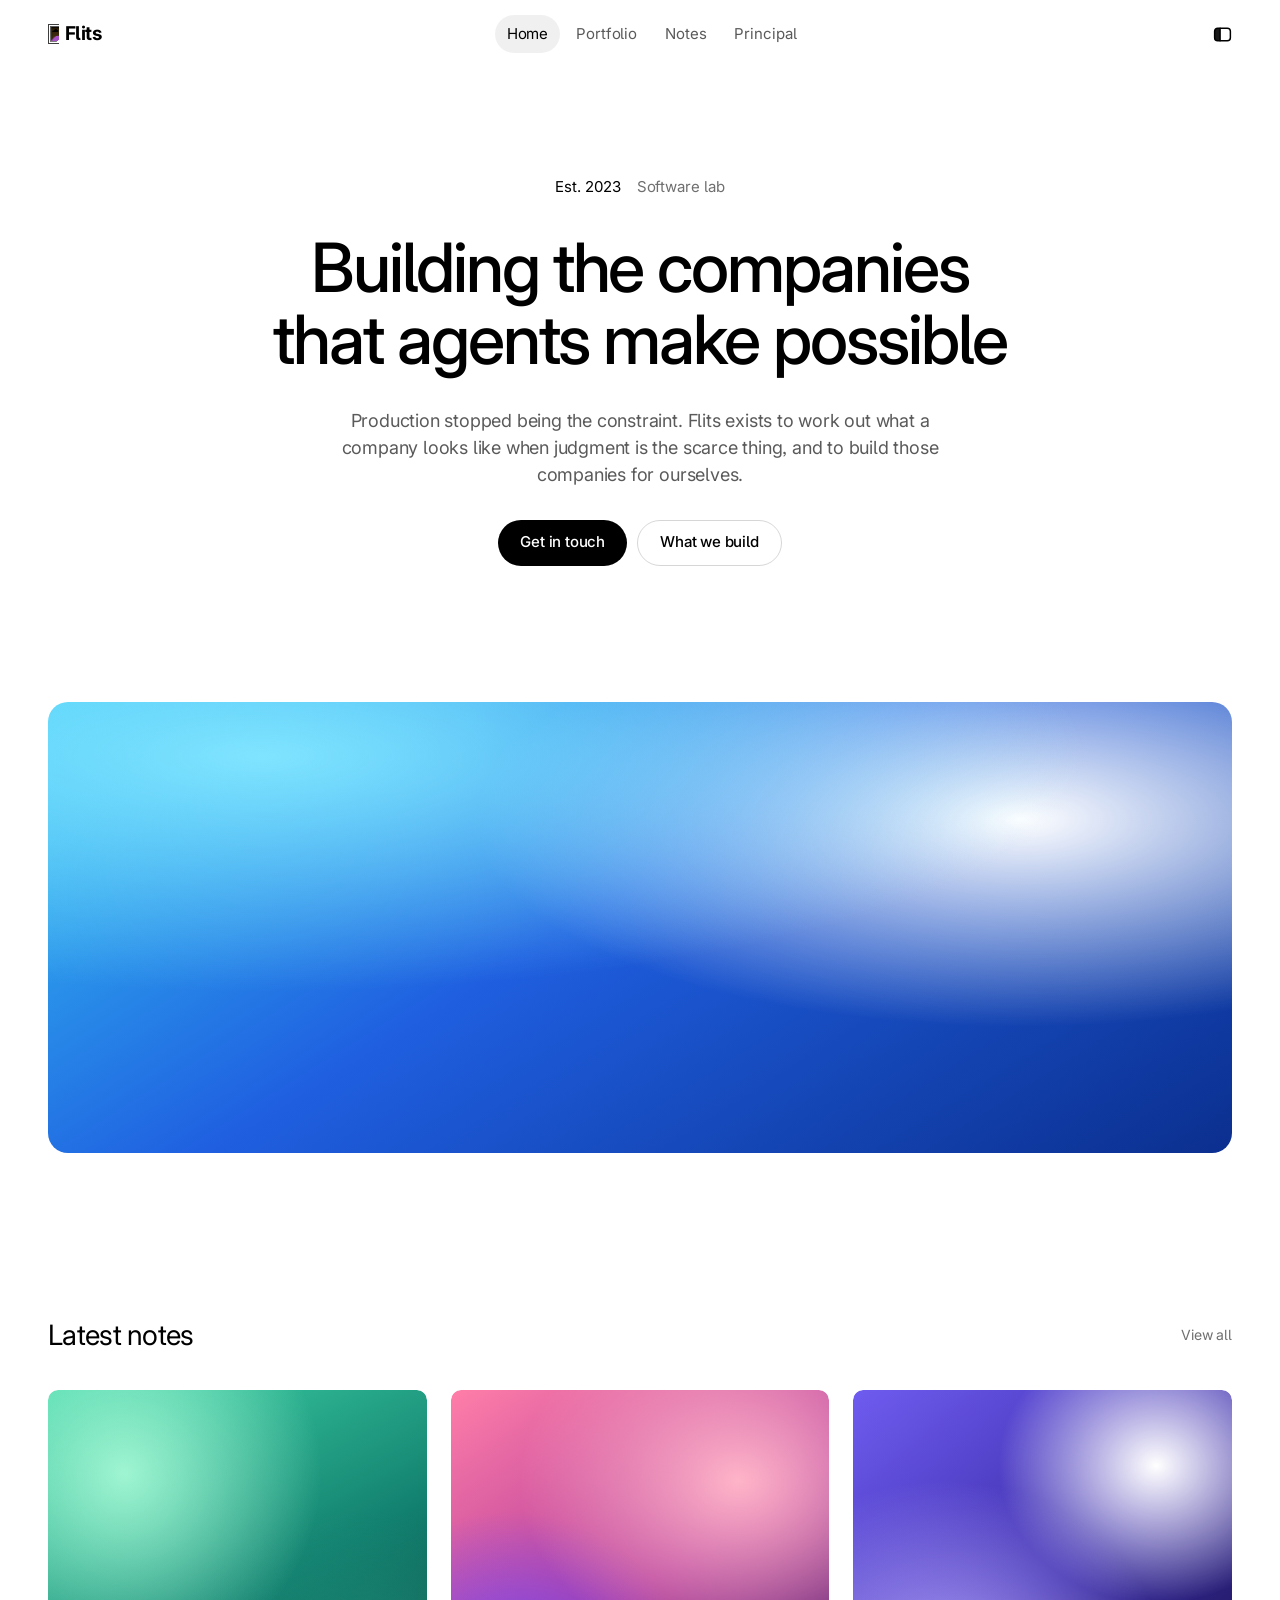
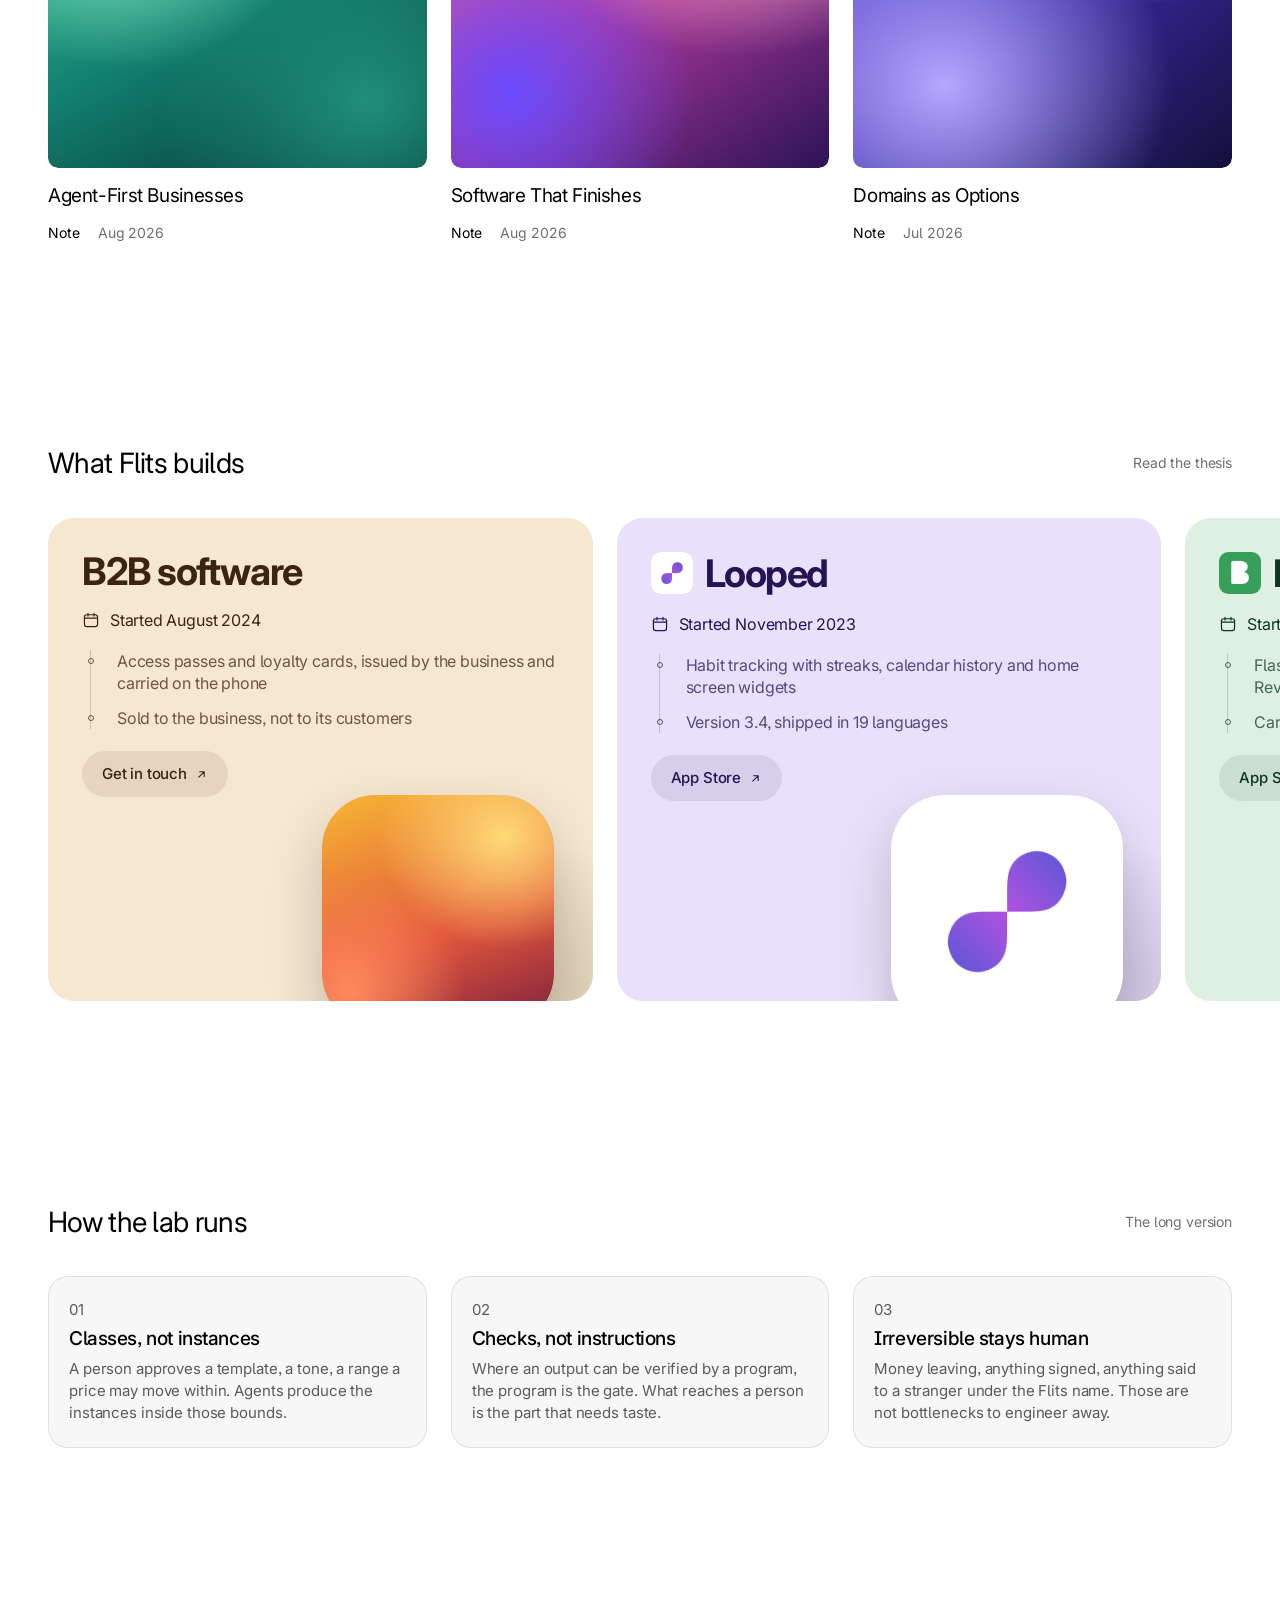
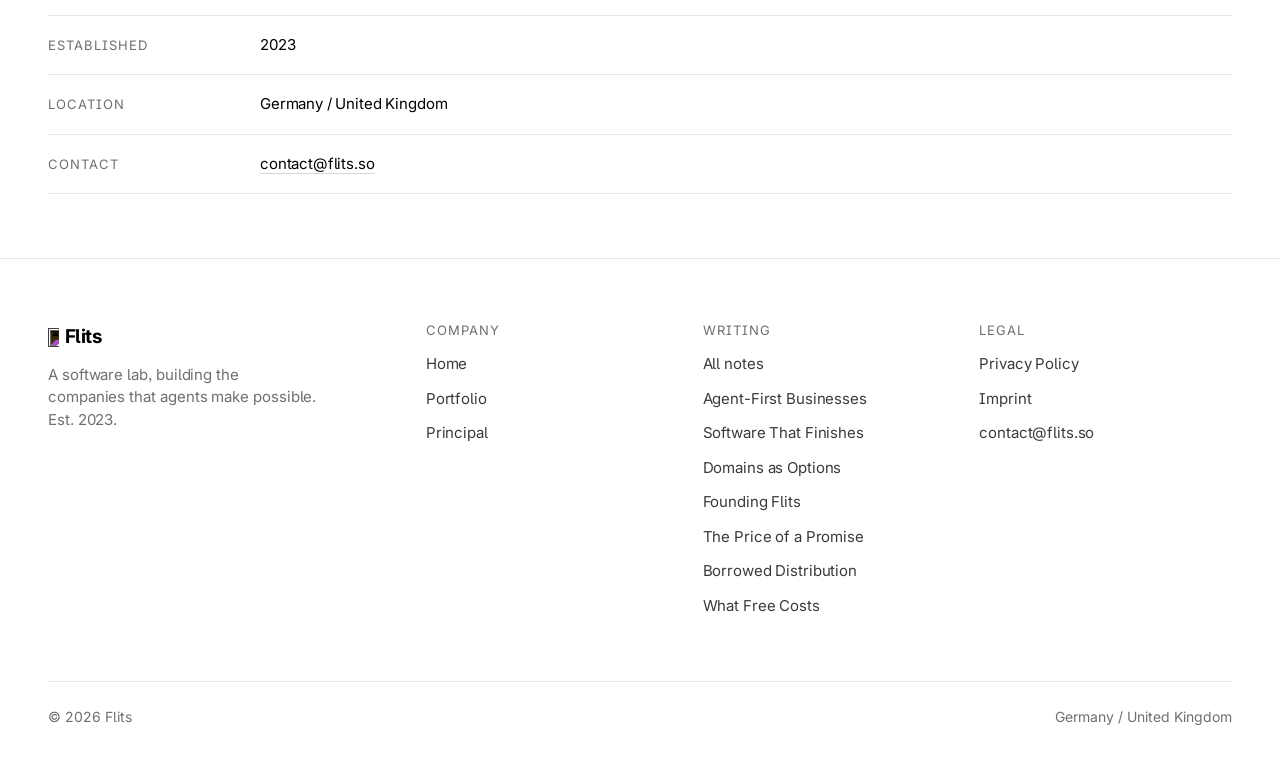
==== commit e6e92514: "Give the B2B work its own card, first in the rail It was one bullet on the last card, sitting under " ====
--- a/index.html
+++ b/index.html
@@ -22,7 +22,7 @@
 <link rel="preconnect" href="https://fonts.googleapis.com">
 <link rel="preconnect" href="https://fonts.gstatic.com" crossorigin>
 <link href="https://fonts.googleapis.com/css2?family=Inter:wght@400;500;600&display=swap" rel="stylesheet">
-<link rel="stylesheet" href="/assets/flits.css?v=14">
+<link rel="stylesheet" href="/assets/flits.css?v=16">
 <script src="/assets/theme-color.js?v=1"></script>
 <link rel="icon" type="image/png" href="/assets/flits-logo-inverted.png">
 <link rel="icon" type="image/png" href="/assets/flits-logo-inverted.png" media="(prefers-color-scheme: light)">
@@ -223,6 +223,29 @@
 
     <div class="products">
 
+      <article class="product product--b2b">
+        <div class="product__body">
+          <div class="product__lockup">
+            <h3 class="product__name">B2B software</h3>
+          </div>
+          <p class="product__meta">
+            <svg viewBox="0 0 24 24" aria-hidden="true"><rect x="3.25" y="5" width="17.5" height="15.75" rx="3"/><path d="M3.25 9.5h17.5M8 3.25v3.5M16 3.25v3.5"/></svg>
+            Started August 2024
+          </p>
+          <ul class="product__facts">
+            <li>Access passes and loyalty cards, issued by the business and carried on the phone</li>
+            <li>Sold to the business, not to its customers</li>
+          </ul>
+          <a class="product__cta" href="mailto:contact@flits.so">
+            Get in touch
+            <svg viewBox="0 0 24 24" aria-hidden="true"><path d="M7 17 17 7M8.5 7H17v8.5"/></svg>
+          </a>
+        </div>
+        <div class="product__shot">
+          <div class="product__tile"><span class="art art--2 art--grain"></span></div>
+        </div>
+      </article>
+
       <article class="product product--looped">
         <div class="product__body">
           <div class="product__lockup">
@@ -305,8 +328,8 @@
             Announced when it is ready
           </p>
           <ul class="product__facts">
-            <li>B2B software, built to earn from year one</li>
-            <li>New companies in stealth, plus domains held as options and minority stakes</li>
+            <li>New companies in stealth, built in-house</li>
+            <li>Domains held as options, and minority stakes in companies worth backing</li>
           </ul>
           <a class="product__cta" href="mailto:contact@flits.so">
             contact@flits.so
--- a/assets/flits.css
+++ b/assets/flits.css
@@ -791,6 +791,7 @@
   color: var(--pc-fg);
 }
 
+.product--b2b     { --pc-bg: #f6e7d0; --pc-fg: #3b2410; }
 .product--looped  { --pc-bg: #e9e1fb; --pc-fg: #241452; }
 .product--bits    { --pc-bg: #ddf0e2; --pc-fg: #0f3520; }
 .product--waterly { --pc-bg: #2b33c4; --pc-fg: #ffffff; --pc-dim: color-mix(in srgb, #ffffff 82%, #2b33c4); }
@@ -913,6 +914,9 @@
   position: relative;
   margin-top: auto;
   height: clamp(160px, 21vw, 200px);
+  /* Decoration only, and the glow below reaches up over the button on any
+     card whose facts wrap to a third line. Nothing in here takes a tap. */
+  pointer-events: none;
 }
 
 .product__shot::before {
@@ -928,6 +932,20 @@
   bottom: -13%;
   width: clamp(160px, 23vw, 232px);
   height: auto;
+  border-radius: 23%;
+  box-shadow: 0 24px 54px rgba(0, 0, 0, 0.2), inset 0 0 0 1px var(--pc-line);
+}
+
+/* A line of work rather than one app has no icon to show, so the house
+   gradient takes the slot the icon would occupy and the card still has a
+   face. Same box as the artwork above it. */
+.product__tile {
+  position: absolute;
+  right: clamp(20px, 3vw, 40px);
+  bottom: -13%;
+  width: clamp(160px, 23vw, 232px);
+  aspect-ratio: 1;
+  overflow: hidden;
   border-radius: 23%;
   box-shadow: 0 24px 54px rgba(0, 0, 0, 0.2), inset 0 0 0 1px var(--pc-line);
 }
@@ -1231,6 +1249,19 @@
   color: var(--faint);
 }
 
+/* ---------------------------------------------------------------- aside link */
+
+/* Deliberately quiet: a personal-site pointer, not a call to action. */
+.aside-link {
+  margin-top: 28px;
+  font-size: 0.8125rem;
+  color: var(--faint);
+}
+
+.aside-link a { text-decoration: none; border-bottom: 1px solid var(--line-soft); }
+
+.aside-link a:hover { color: var(--muted); }
+
 /* ---------------------------------------------------------------- article */
 
 .article-meta {
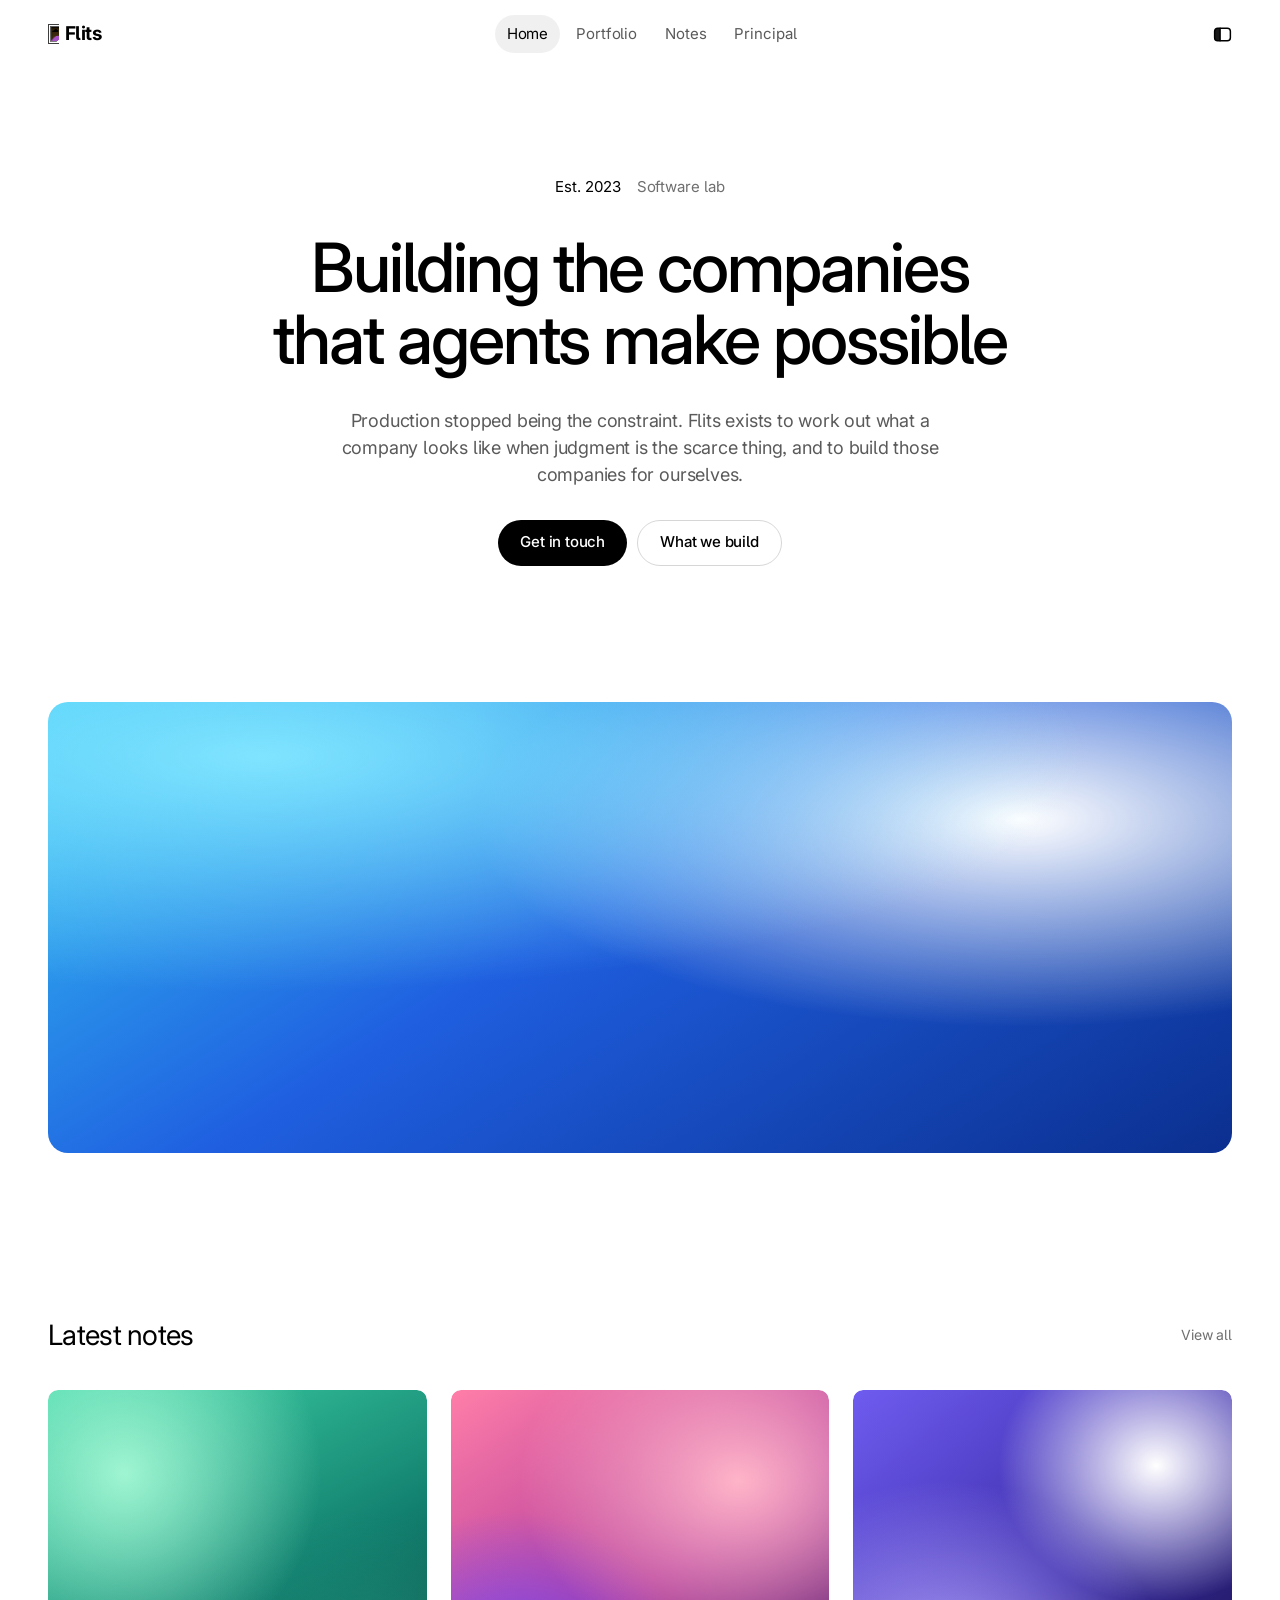
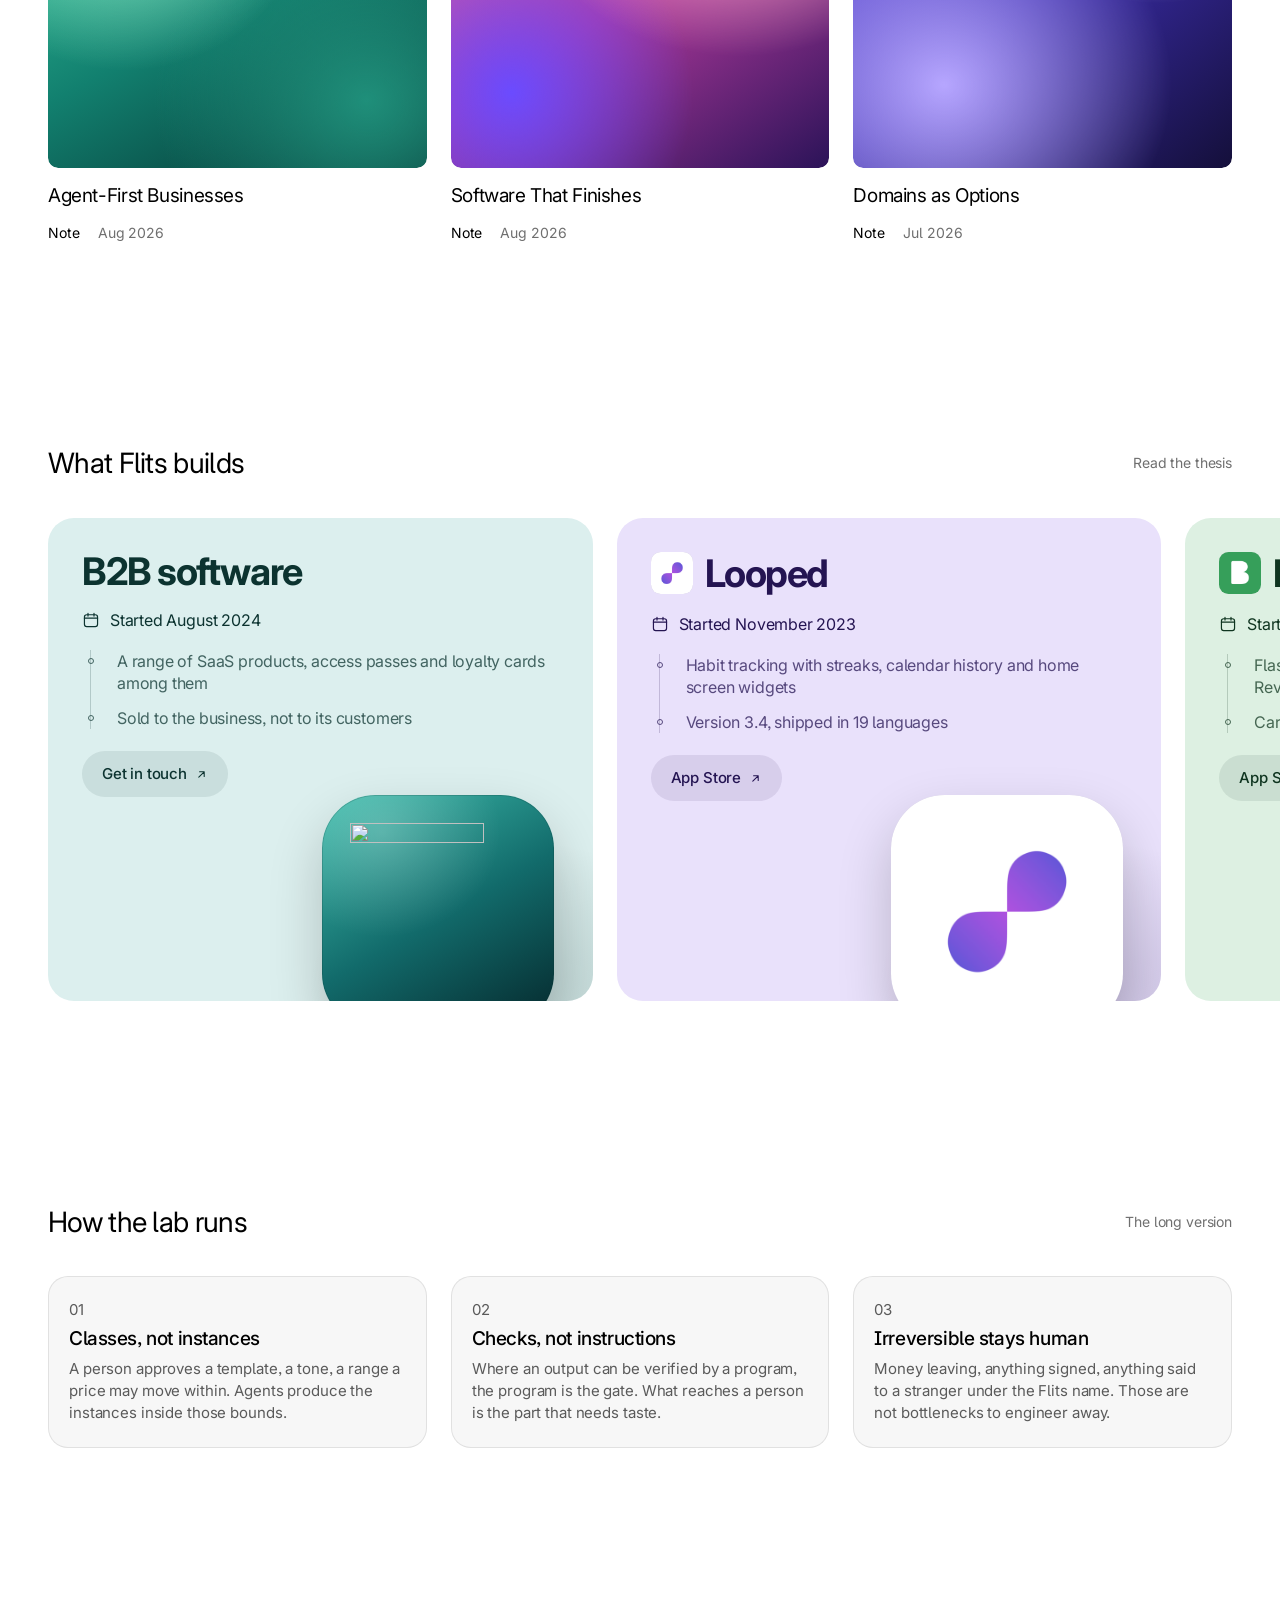
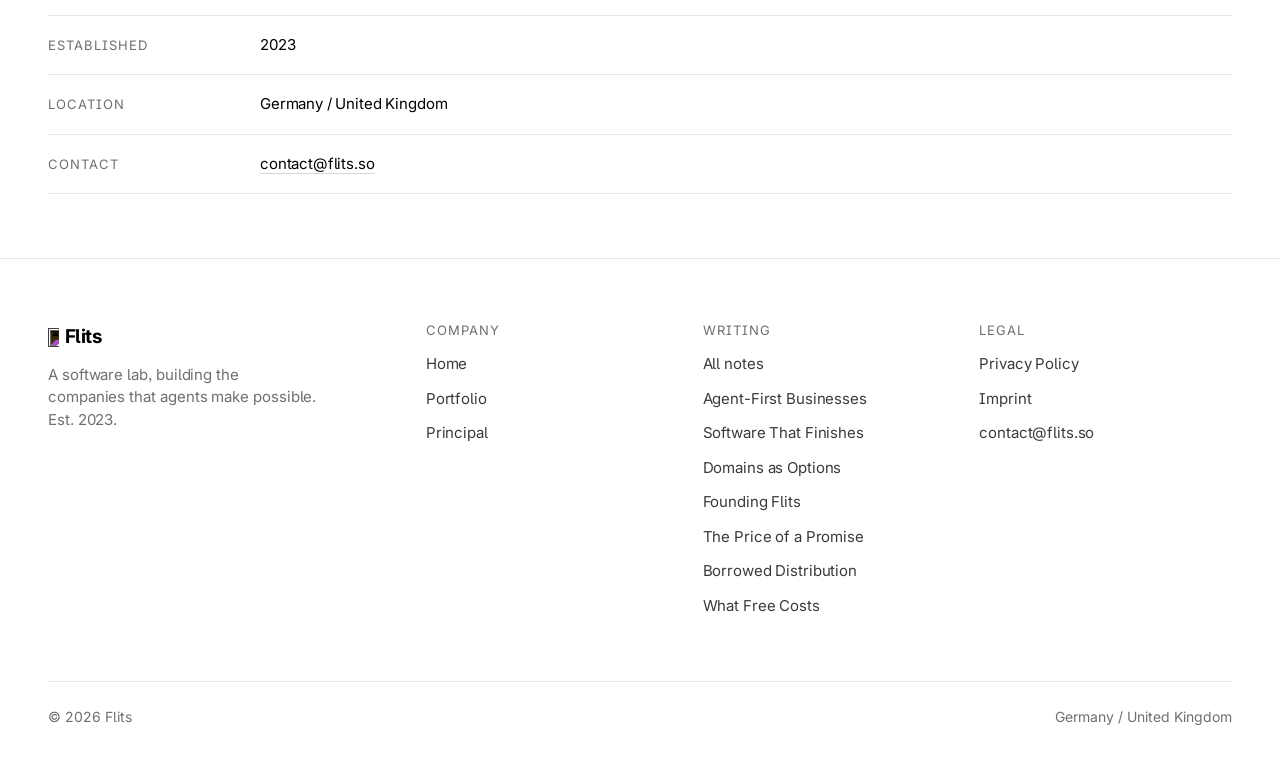
==== commit e19b989e: "Put the bolt on the B2B tile, and widen what the card claims The tile was a flat house gradient stan" ====
--- a/index.html
+++ b/index.html
@@ -233,7 +233,7 @@
             Started August 2024
           </p>
           <ul class="product__facts">
-            <li>Access passes and loyalty cards, issued by the business and carried on the phone</li>
+            <li>A range of SaaS products, access passes and loyalty cards among them</li>
             <li>Sold to the business, not to its customers</li>
           </ul>
           <a class="product__cta" href="mailto:contact@flits.so">
@@ -242,7 +242,9 @@
           </a>
         </div>
         <div class="product__shot">
-          <div class="product__tile"><span class="art art--2 art--grain"></span></div>
+          <div class="product__tile">
+            <img src="/assets/flits-logo.png" alt="" width="1024" height="1024" loading="lazy">
+          </div>
         </div>
       </article>
 
--- a/assets/flits.css
+++ b/assets/flits.css
@@ -791,7 +791,7 @@
   color: var(--pc-fg);
 }
 
-.product--b2b     { --pc-bg: #f6e7d0; --pc-fg: #3b2410; }
+.product--b2b     { --pc-bg: #dcefee; --pc-fg: #0c3330; }
 .product--looped  { --pc-bg: #e9e1fb; --pc-fg: #241452; }
 .product--bits    { --pc-bg: #ddf0e2; --pc-fg: #0f3520; }
 .product--waterly { --pc-bg: #2b33c4; --pc-fg: #ffffff; --pc-dim: color-mix(in srgb, #ffffff 82%, #2b33c4); }
@@ -926,7 +926,7 @@
   background: radial-gradient(58% 74% at 72% 96%, var(--pc-wash-hover), transparent 72%);
 }
 
-.product__shot img {
+.product__shot > img {
   position: absolute;
   right: clamp(20px, 3vw, 40px);
   bottom: -13%;
@@ -936,23 +936,32 @@
   box-shadow: 0 24px 54px rgba(0, 0, 0, 0.2), inset 0 0 0 1px var(--pc-line);
 }
 
-/* A line of work rather than one app has no icon to show, so the house
-   gradient takes the slot the icon would occupy and the card still has a
-   face. Same box as the artwork above it. */
+/* A line of work rather than one app has no icon of its own, so it gets the
+   Flits bolt on a tile, in the same box and at the same size as the app icons
+   beside it. The artwork is white, so the tile has to stay dark. */
 .product__tile {
   position: absolute;
   right: clamp(20px, 3vw, 40px);
   bottom: -13%;
+  display: grid;
+  place-items: center;
   width: clamp(160px, 23vw, 232px);
   aspect-ratio: 1;
   overflow: hidden;
   border-radius: 23%;
+  background:
+    radial-gradient(88% 78% at 26% 16%, rgba(255, 255, 255, 0.22), rgba(255, 255, 255, 0) 58%),
+    linear-gradient(150deg, #3fbfae 0%, #126b6b 52%, #05282c 100%);
   box-shadow: 0 24px 54px rgba(0, 0, 0, 0.2), inset 0 0 0 1px var(--pc-line);
 }
+
+/* The glyph nearly fills its square, so it is inset to sit like an app icon
+   rather than touching the corners. */
+.product__tile > img { width: 76%; height: auto; }
 
 /* The last card has no app to show, so the Flits bolt sits in the same place
    as a watermark. The mark is white artwork; this card is pale. */
-.product__shot--mark img {
+.product__shot--mark > img {
   width: auto;
   height: clamp(150px, 19vw, 190px);
   right: clamp(24px, 4vw, 60px);
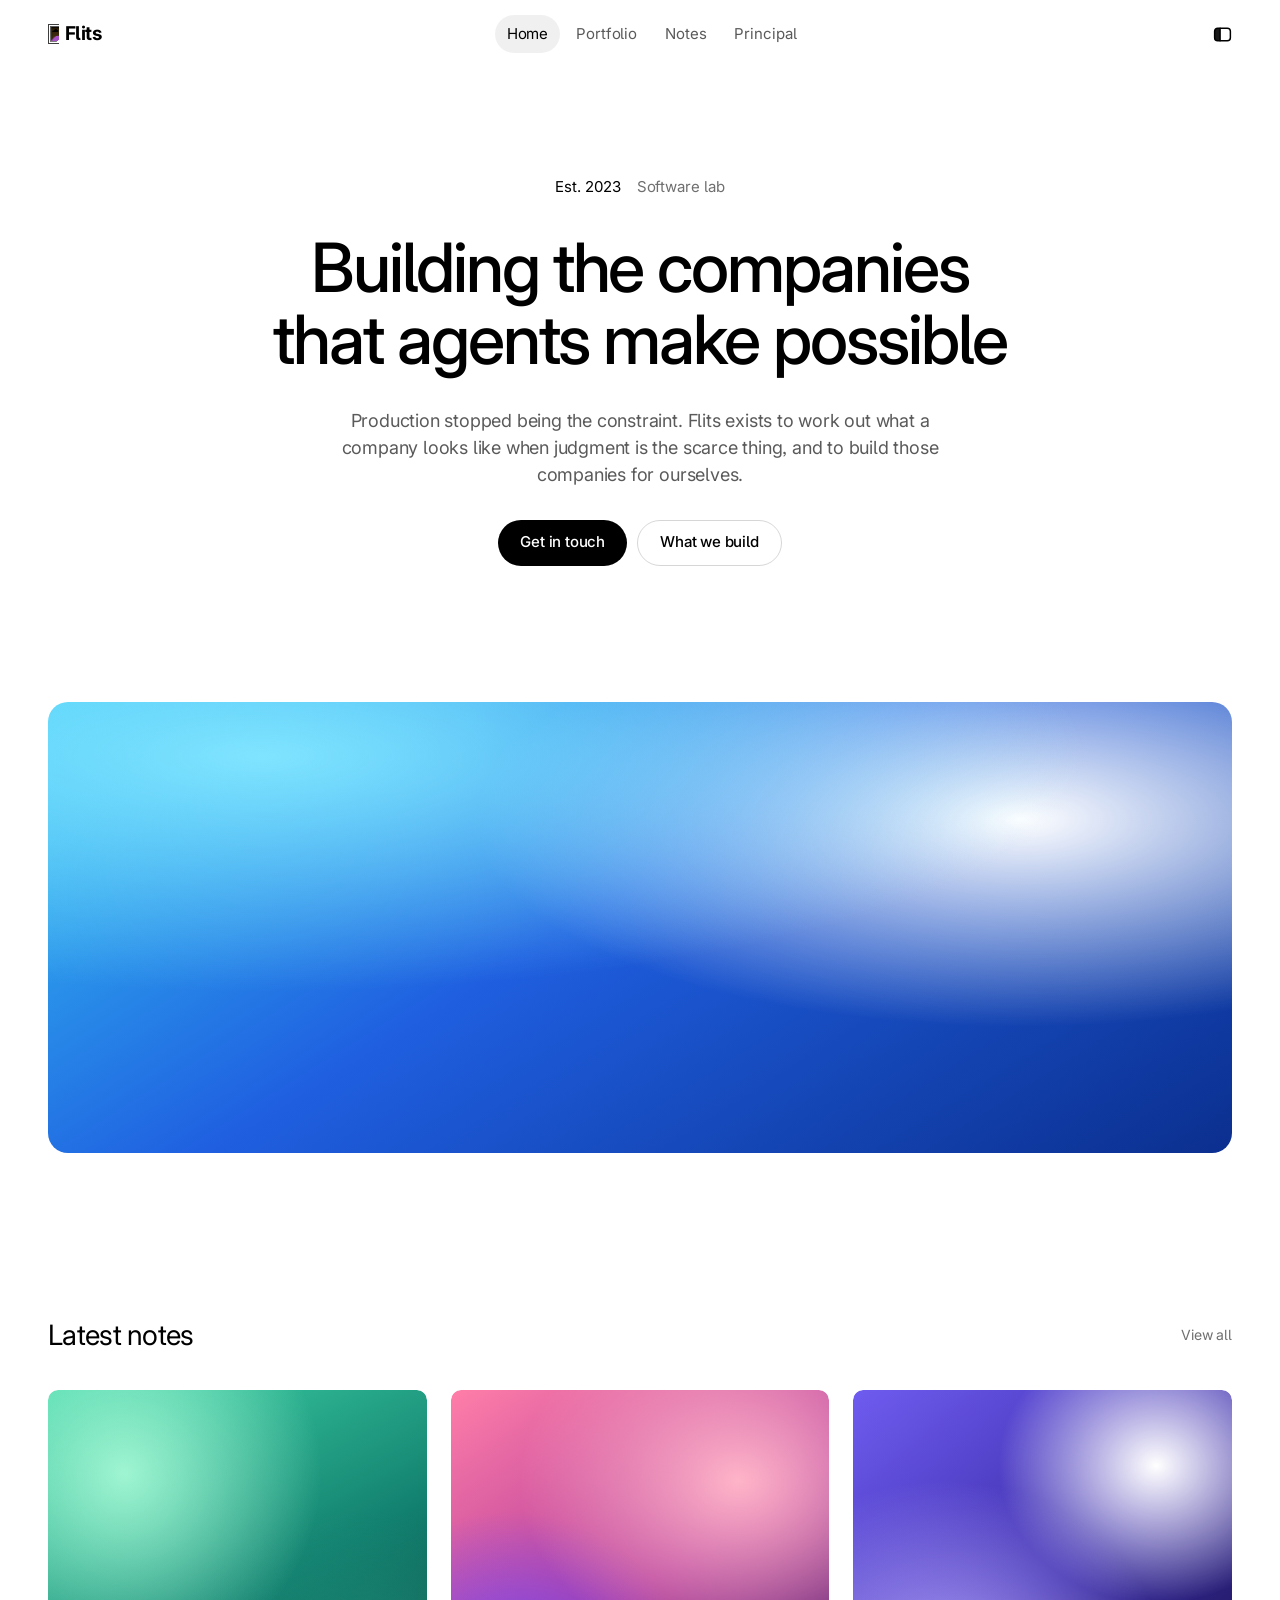
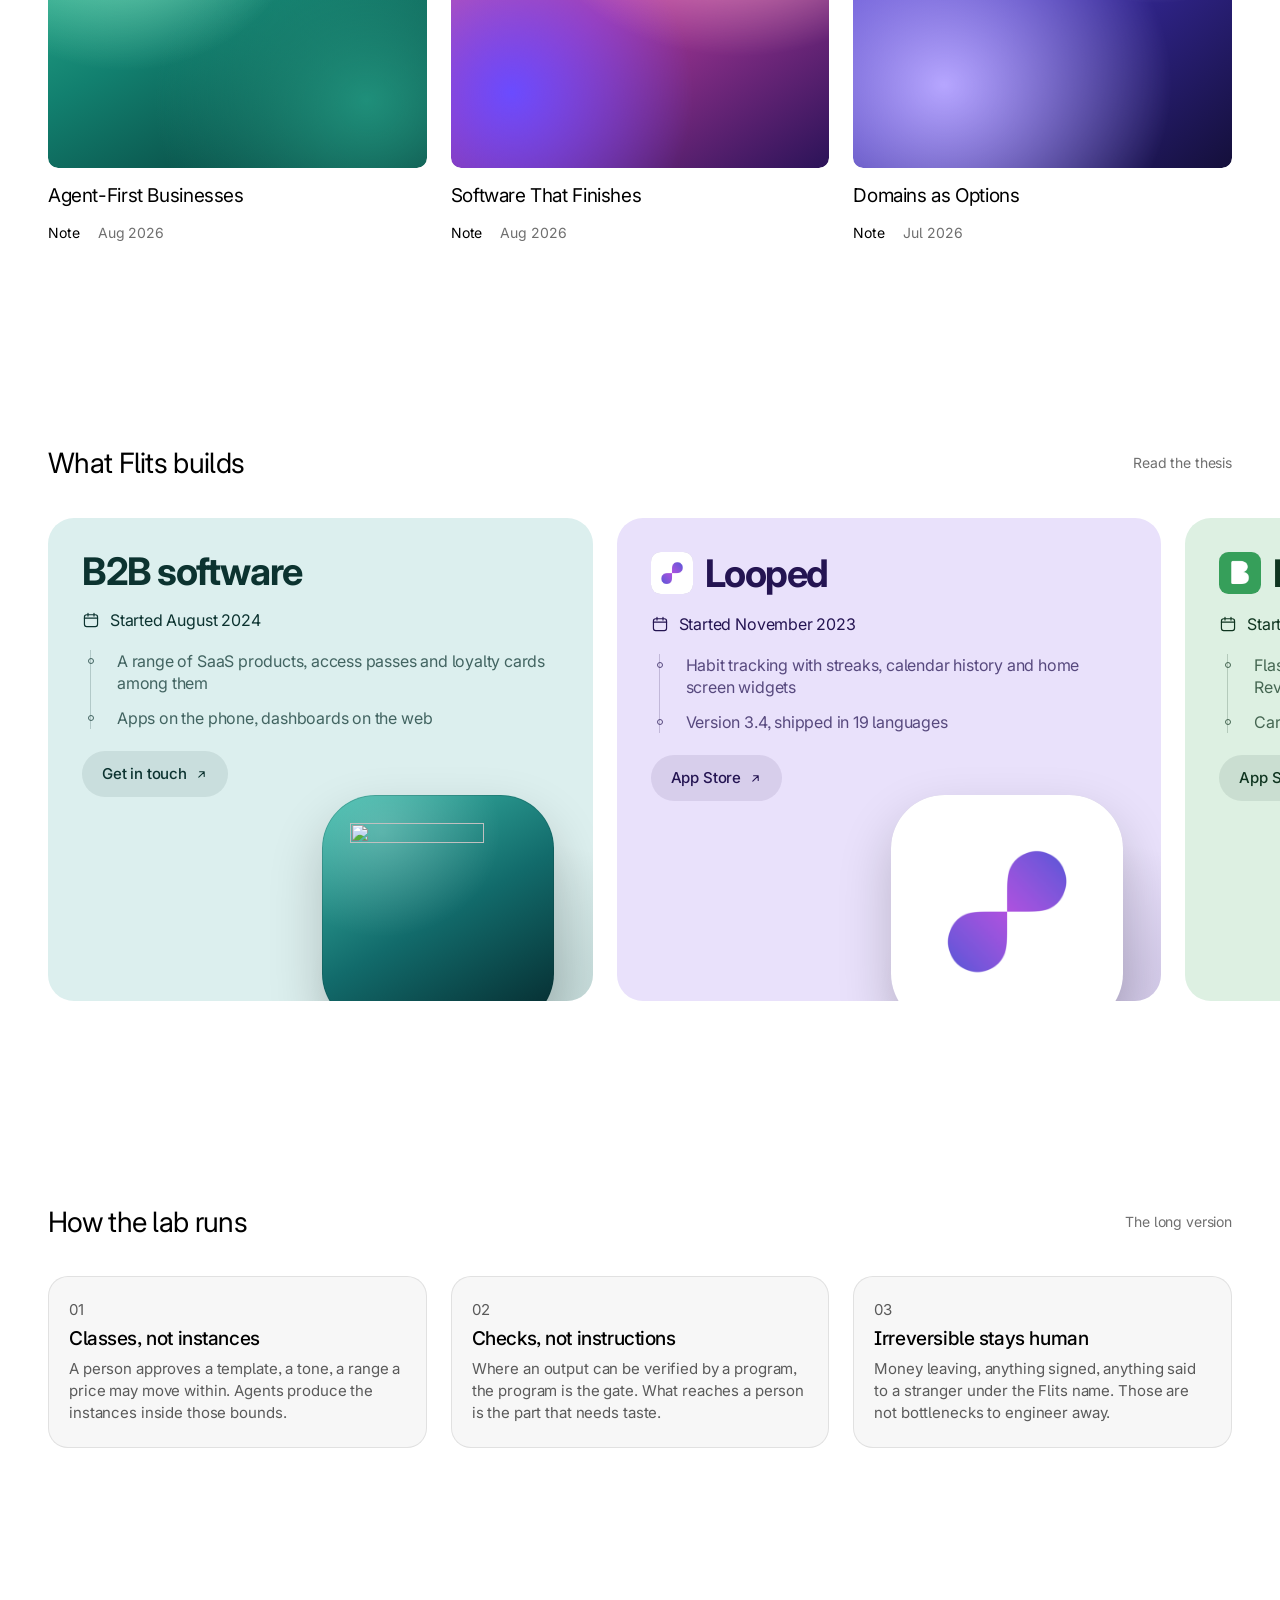
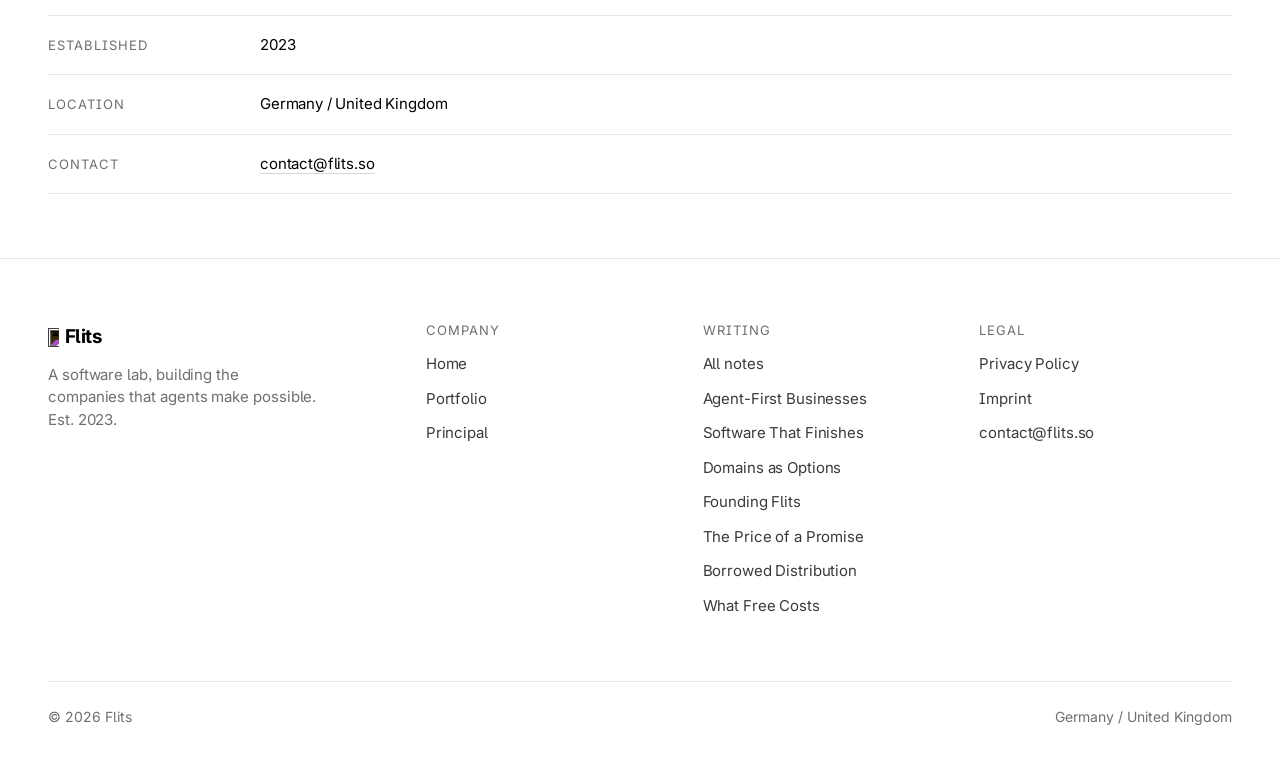
==== commit a06f07b5: "State what the B2B software is, not who it is not sold to "Sold to the business, not to its customer" ====
--- a/index.html
+++ b/index.html
@@ -234,7 +234,7 @@
           </p>
           <ul class="product__facts">
             <li>A range of SaaS products, access passes and loyalty cards among them</li>
-            <li>Sold to the business, not to its customers</li>
+            <li>Apps on the phone, dashboards on the web</li>
           </ul>
           <a class="product__cta" href="mailto:contact@flits.so">
             Get in touch
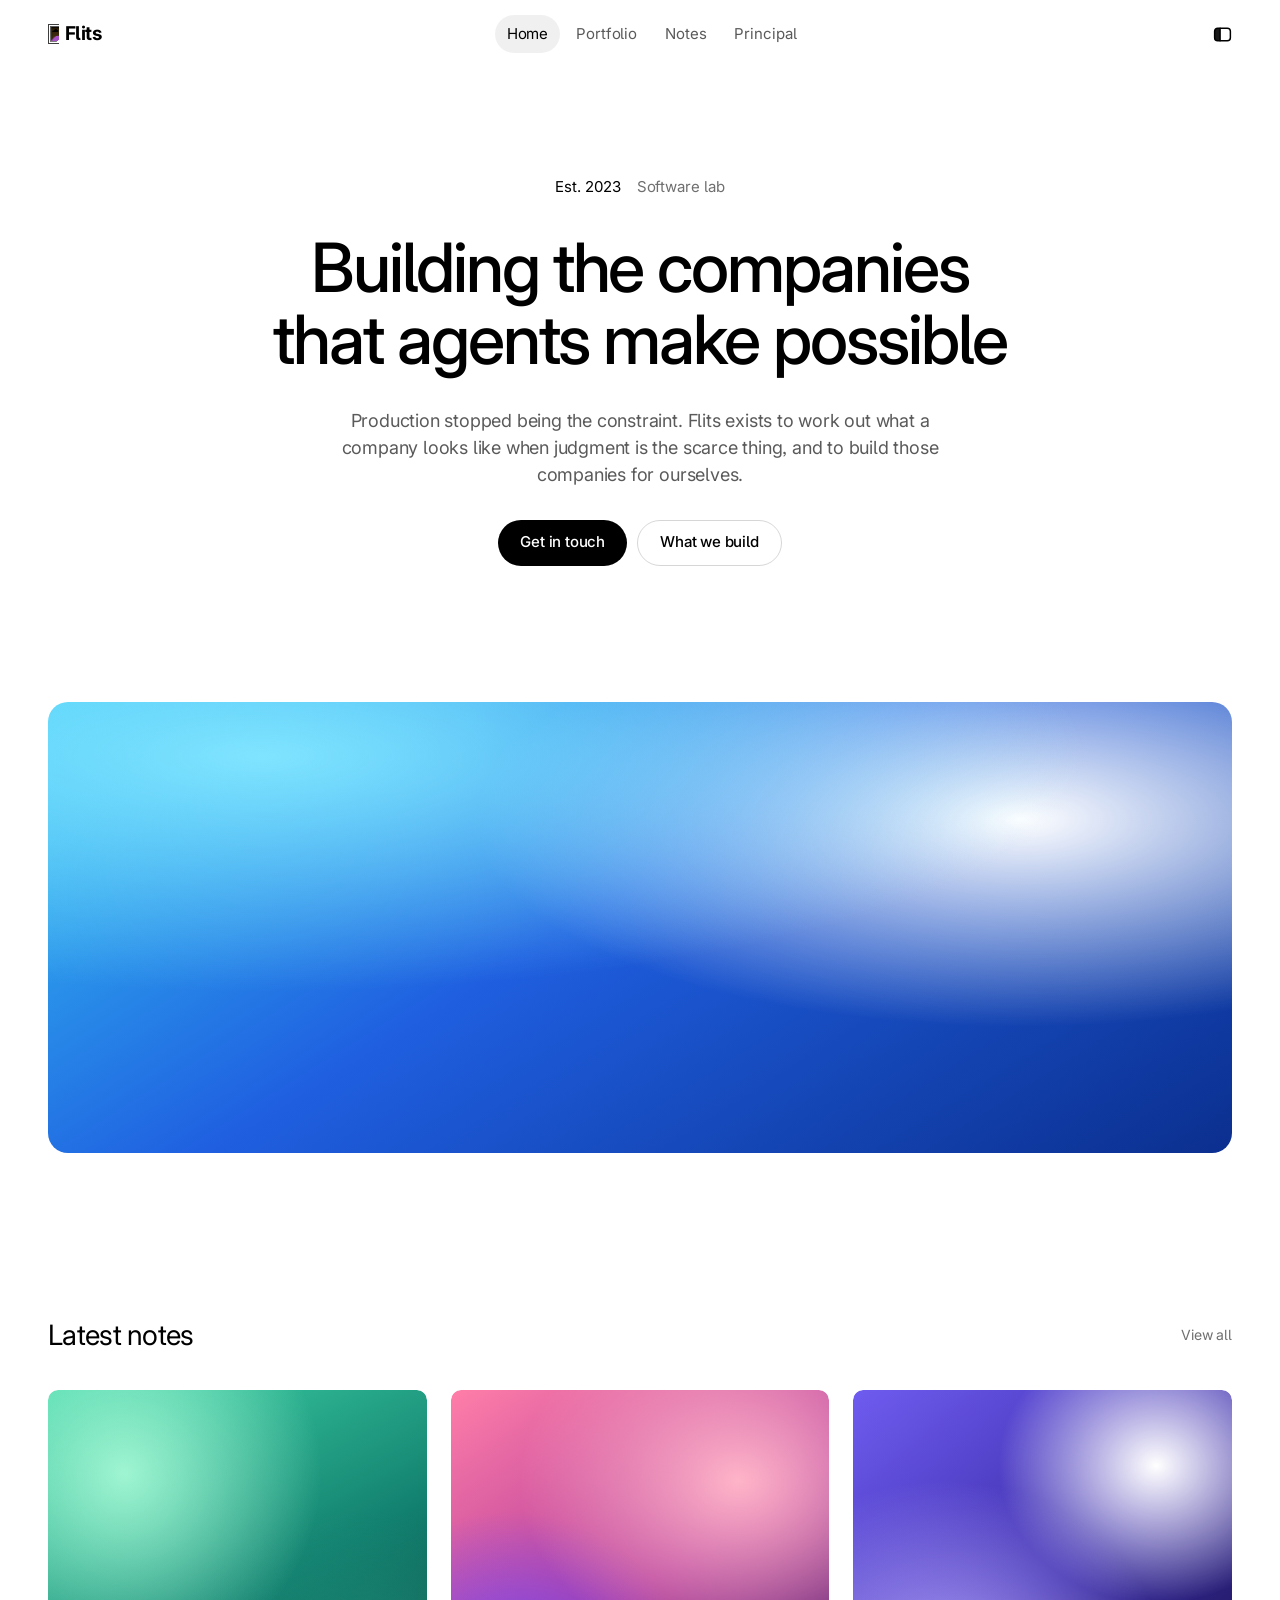
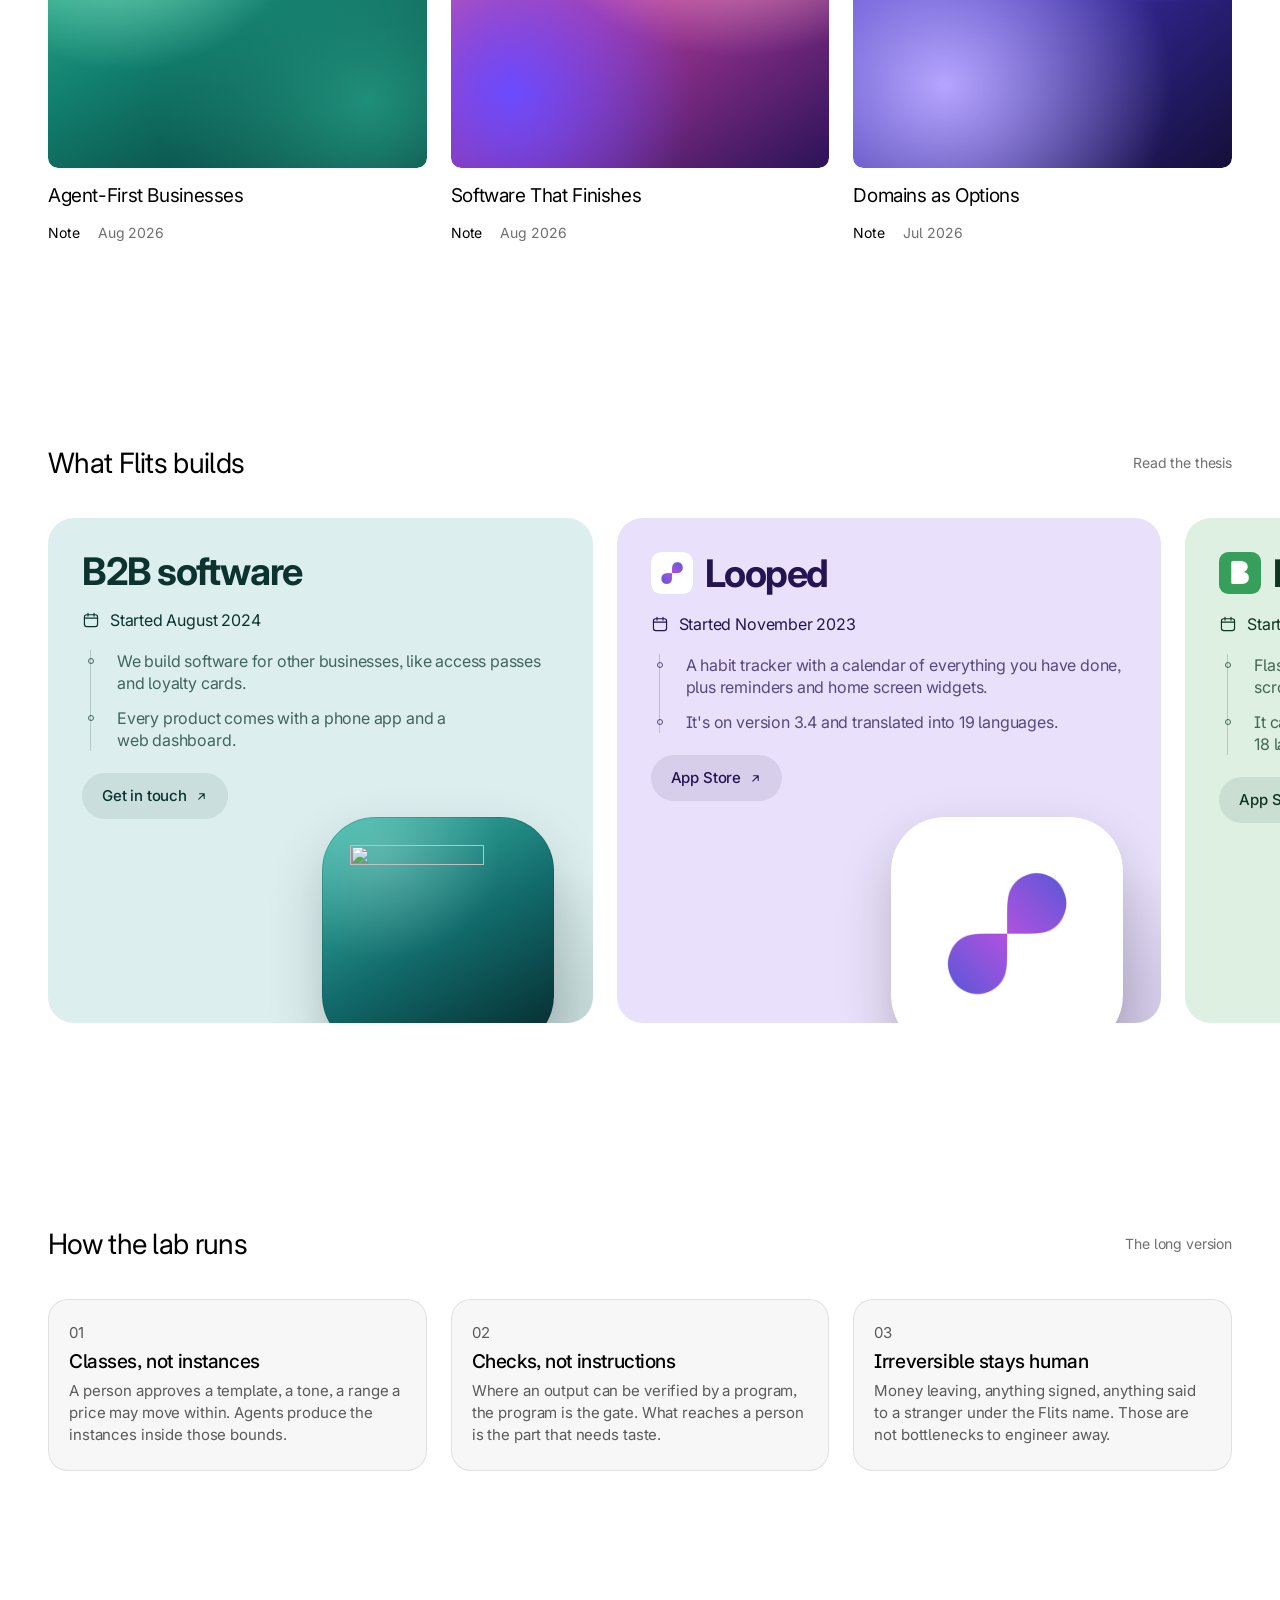
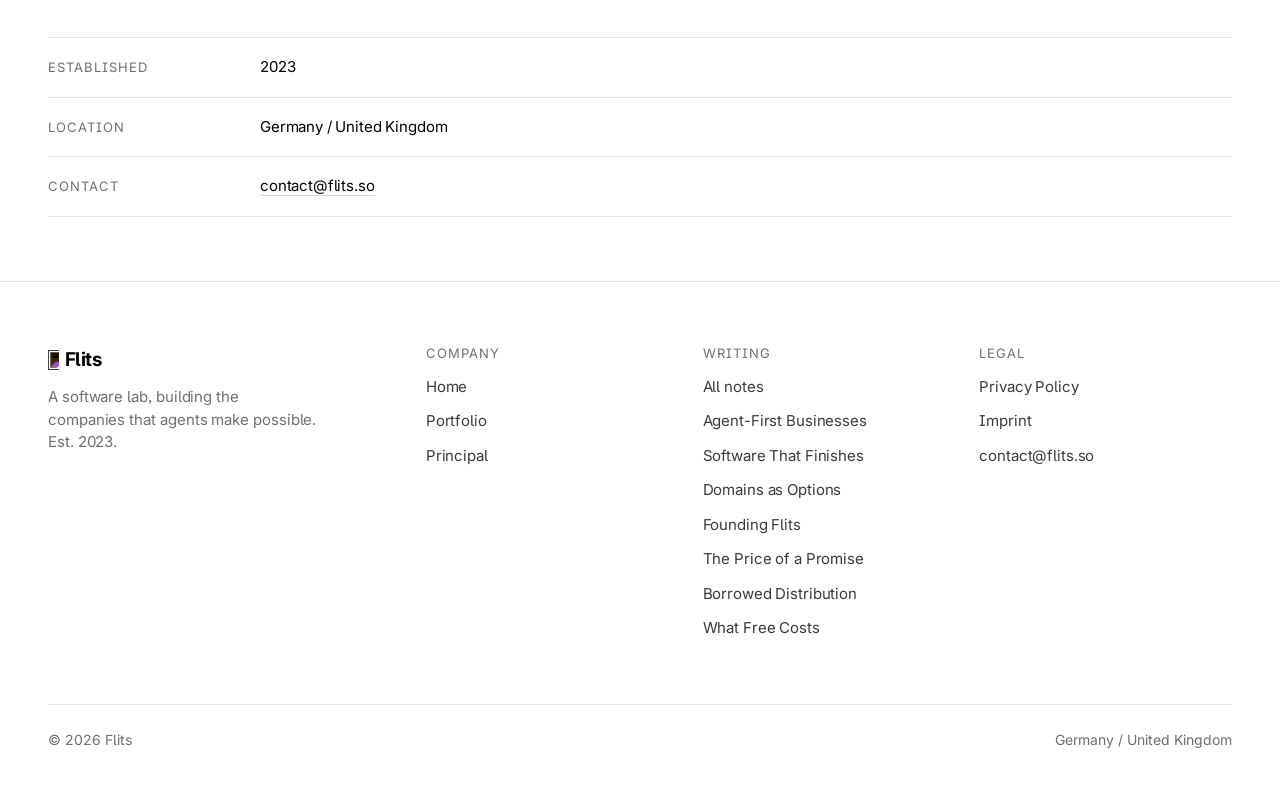
==== commit 12c2f482: "Write the product cards in plain sentences The copy had picked up the register of repo documentation" ====
--- a/index.html
+++ b/index.html
@@ -233,8 +233,8 @@
             Started August 2024
           </p>
           <ul class="product__facts">
-            <li>A range of SaaS products, access passes and loyalty cards among them</li>
-            <li>Apps on the phone, dashboards on the web</li>
+            <li>We build software for other businesses, like access passes and loyalty cards.</li>
+            <li>Every product comes with a phone app and a web dashboard.</li>
           </ul>
           <a class="product__cta" href="mailto:contact@flits.so">
             Get in touch
@@ -259,8 +259,8 @@
             Started November 2023
           </p>
           <ul class="product__facts">
-            <li>Habit tracking with streaks, calendar history and home screen widgets</li>
-            <li>Version 3.4, shipped in 19 languages</li>
+            <li>A habit tracker with a calendar of everything you have done, plus reminders and home screen widgets.</li>
+            <li>It's on version 3.4 and translated into 19 languages.</li>
           </ul>
           <a class="product__cta" href="https://apps.apple.com/app/id6473401972">
             App Store
@@ -283,8 +283,8 @@
             Started November 2024
           </p>
           <ul class="product__facts">
-            <li>Flashcards on a spaced repetition schedule, with Quick Revise for a fast pass</li>
-            <li>Card generation, quizzes and a tutor on top, in 18 languages</li>
+            <li>Flashcards that use spaced repetition, plus Quick Revise for scrolling through a deck fast.</li>
+            <li>It can also write cards, set quizzes and answer questions, in 18 languages.</li>
           </ul>
           <a class="product__cta" href="https://apps.apple.com/app/bits-smart-flashcards/id6738059151">
             App Store
@@ -307,8 +307,8 @@
             Started July 2025
           </p>
           <ul class="product__facts">
-            <li>A day of water logged in one tap, from the app or the home screen</li>
-            <li>Version 1.3, shipped in 11 languages</li>
+            <li>Log what you drink in one tap, from the app or from a home screen widget.</li>
+            <li>It's on version 1.3 and translated into 11 languages.</li>
           </ul>
           <a class="product__cta" href="https://apps.apple.com/developer/trout/id1711177549">
             App Store
@@ -323,15 +323,15 @@
       <article class="product product--next">
         <div class="product__body">
           <div class="product__lockup">
-            <h3 class="product__name">What is next</h3>
+            <h3 class="product__name">What’s next</h3>
           </div>
           <p class="product__meta">
             <svg viewBox="0 0 24 24" aria-hidden="true"><rect x="3.25" y="5" width="17.5" height="15.75" rx="3"/><path d="M3.25 9.5h17.5M8 3.25v3.5M16 3.25v3.5"/></svg>
-            Announced when it is ready
+            Not announced yet
           </p>
           <ul class="product__facts">
-            <li>New companies in stealth, built in-house</li>
-            <li>Domains held as options, and minority stakes in companies worth backing</li>
+            <li>We're building new companies in stealth.</li>
+            <li>We also hold domains and take minority stakes in other companies.</li>
           </ul>
           <a class="product__cta" href="mailto:contact@flits.so">
             contact@flits.so
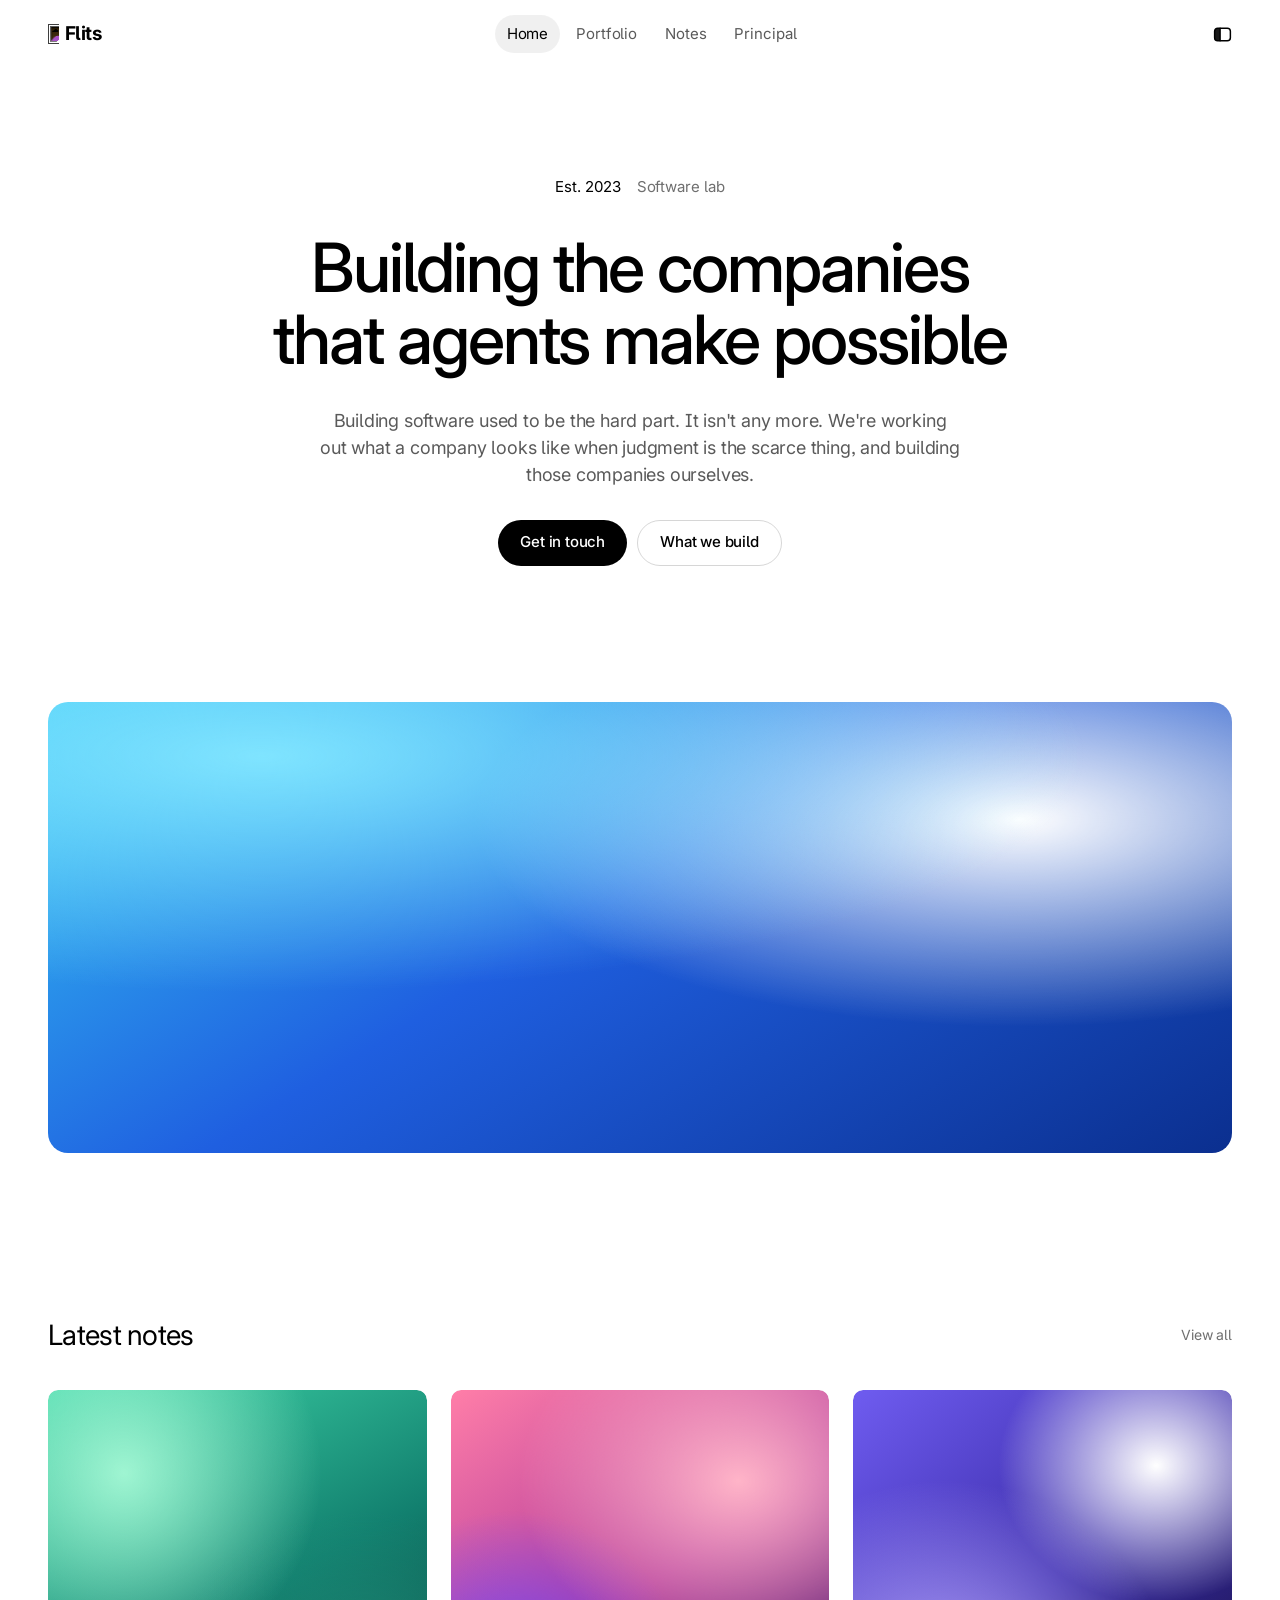
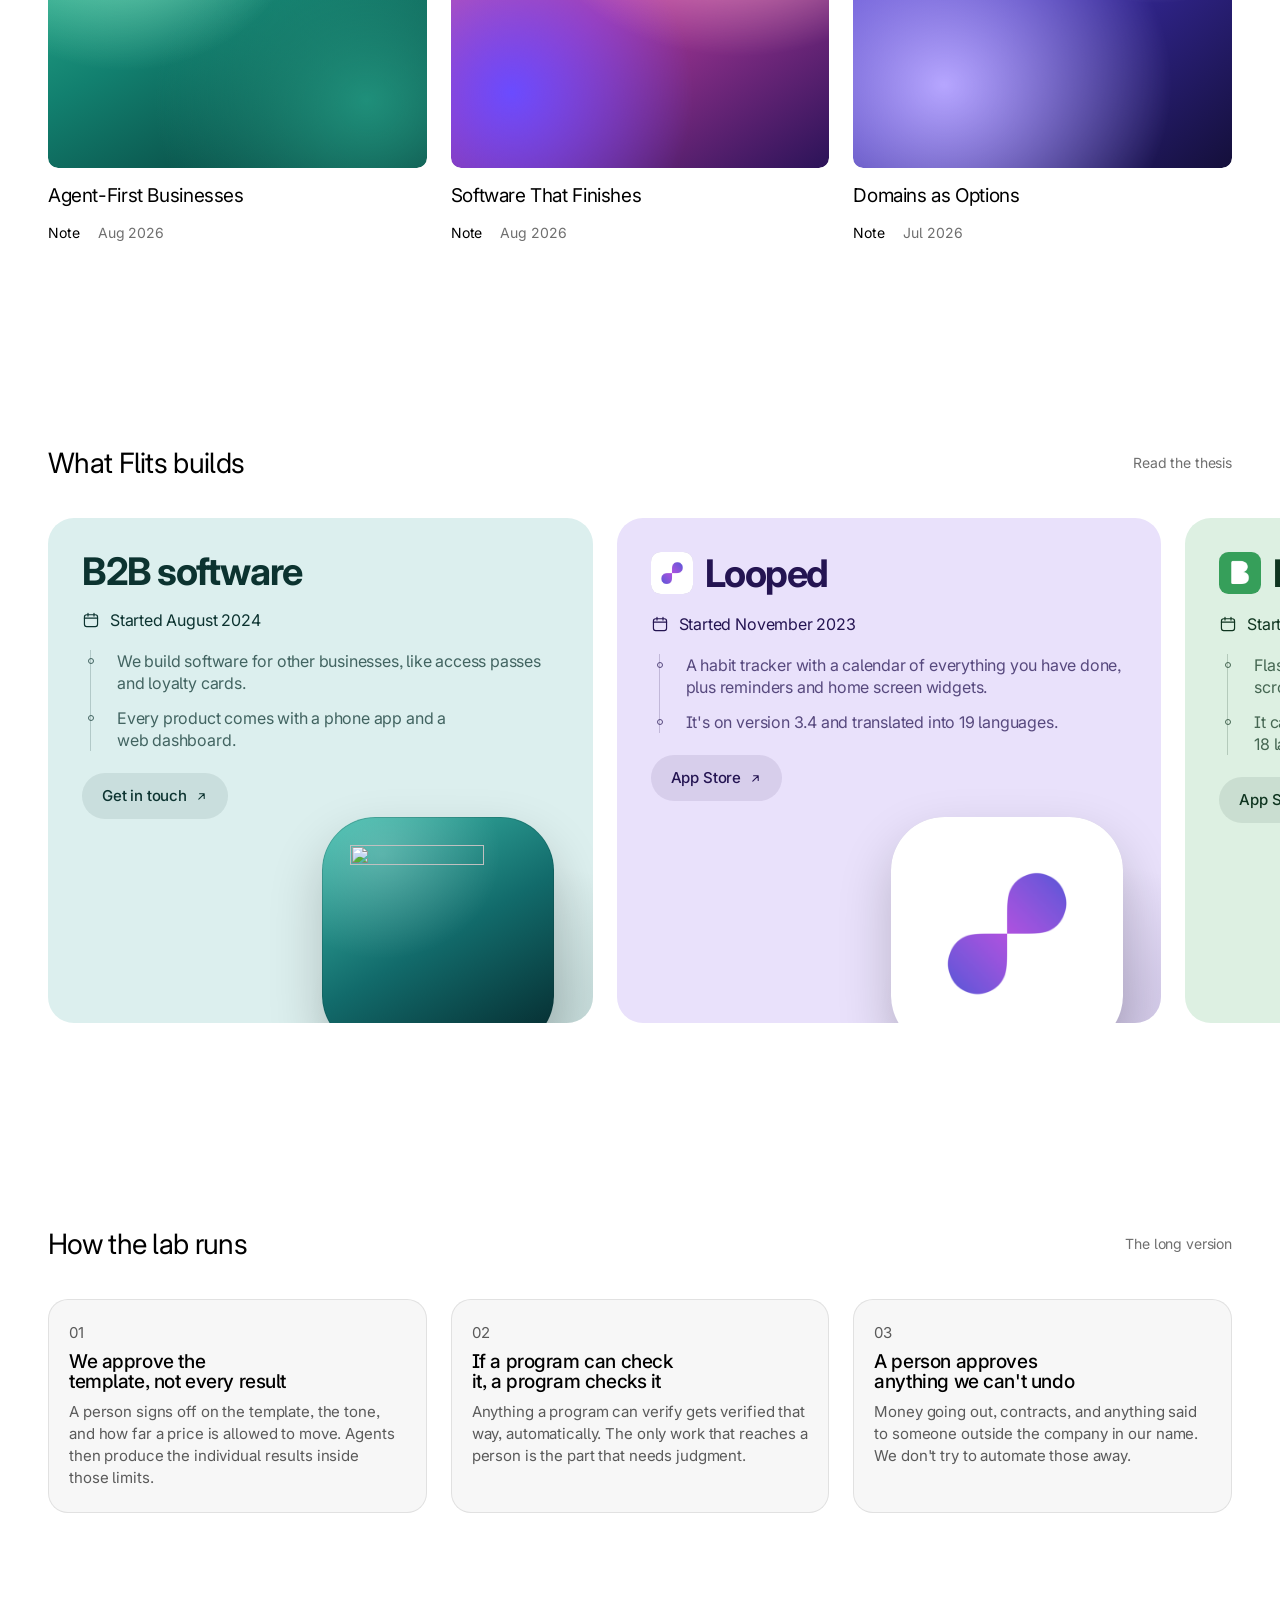
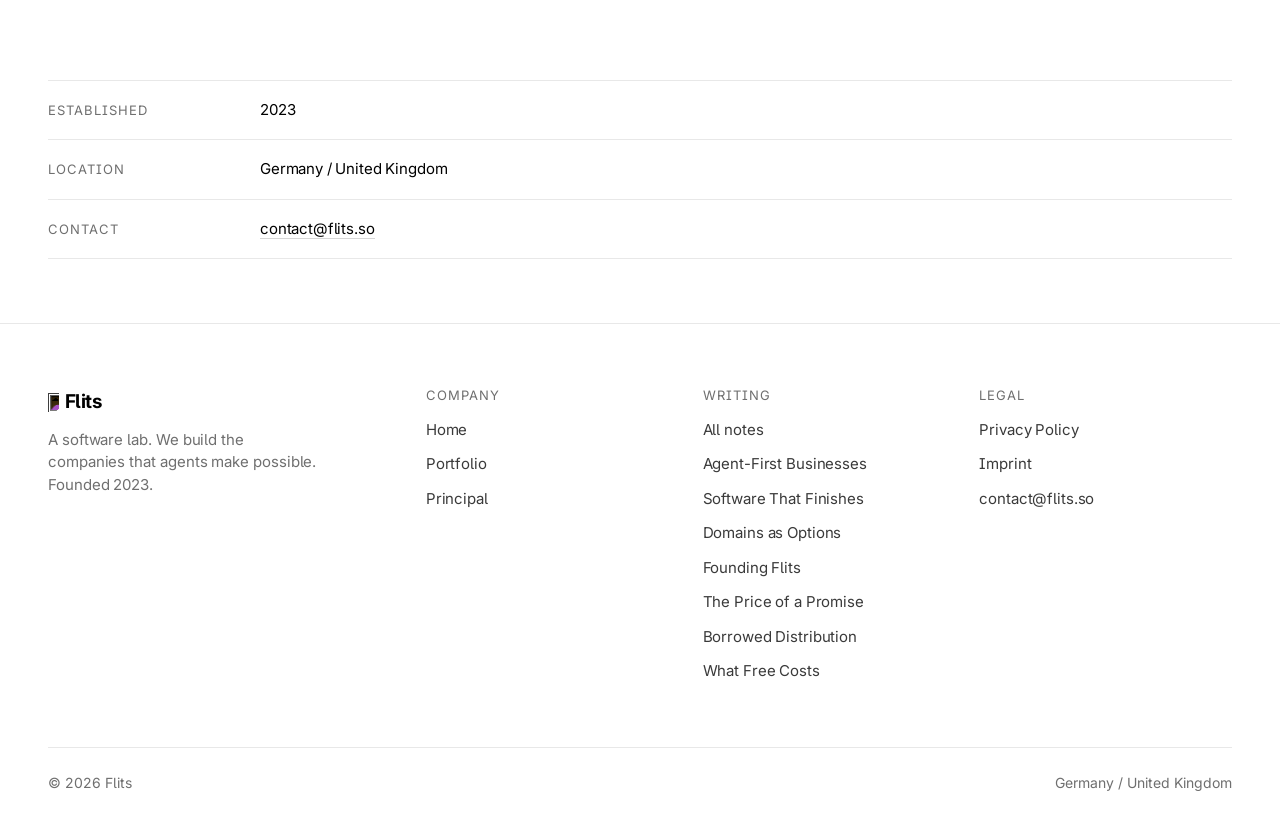
==== commit 1a82b38a: "Rewrite the site in plain English The whole site was written in the register the product cards had p" ====
--- a/index.html
+++ b/index.html
@@ -4,10 +4,10 @@
 <meta charset="utf-8" />
 <meta name="viewport" content="width=device-width, initial-scale=1" />
 <title>Flits · Building the Companies That Agents Make Possible</title>
-<meta name="description" content="Flits is a software lab building the companies that agents make possible: consumer apps, B2B software and new ventures, developed in-house and run for the long term. Est. 2023.">
+<meta name="description" content="Flits is a software lab. We build consumer apps, B2B software and new companies in-house, and we run them for the long term. Founded 2023.">
 <link rel="canonical" href="https://flits.so/">
 <meta property="og:title" content="Flits · Building the Companies That Agents Make Possible">
-<meta property="og:description" content="Flits is a software lab building the companies that agents make possible: consumer apps, B2B software and new ventures, developed in-house and run for the long term. Est. 2023.">
+<meta property="og:description" content="Flits is a software lab. We build consumer apps, B2B software and new companies in-house, and we run them for the long term. Founded 2023.">
 <meta property="og:url" content="https://flits.so/">
 <meta property="og:type" content="website">
 <meta property="og:site_name" content="Flits">
@@ -17,7 +17,7 @@
 <meta property="og:image:alt" content="Flits, a software lab. Building the companies that agents make possible.">
 <meta name="twitter:card" content="summary_large_image">
 <meta name="twitter:title" content="Flits · Building the Companies That Agents Make Possible">
-<meta name="twitter:description" content="Flits is a software lab building the companies that agents make possible: consumer apps, B2B software and new ventures, developed in-house and run for the long term. Est. 2023.">
+<meta name="twitter:description" content="Flits is a software lab. We build consumer apps, B2B software and new companies in-house, and we run them for the long term. Founded 2023.">
 <meta name="twitter:image" content="https://flits.so/assets/og.png">
 <link rel="preconnect" href="https://fonts.googleapis.com">
 <link rel="preconnect" href="https://fonts.gstatic.com" crossorigin>
@@ -48,7 +48,7 @@
         "height": 1024
       },
       "image": "https://flits.so/assets/og.png",
-      "description": "Flits is a software lab building the companies that agents make possible: consumer apps, B2B software and new ventures, developed in-house and run for the long term.",
+      "description": "Flits is a software lab. We build consumer apps, B2B software and new companies in-house, and we run them for the long term.",
       "foundingDate": "2023",
       "email": "contact@flits.so",
       "founder": {
@@ -168,7 +168,7 @@
     <div class="hero__inner center">
       <p class="eyebrow"><strong>Est. 2023</strong> <span>Software lab</span></p>
       <h1 class="display">Building the companies that agents make possible</h1>
-      <p class="lede">Production stopped being the constraint. Flits exists to work out what a company looks like when judgment is the scarce thing, and to build those companies for ourselves.</p>
+      <p class="lede">Building software used to be the hard part. It isn't any more. We're working out what a company looks like when judgment is the scarce thing, and building those companies ourselves.</p>
       <div class="btn-row">
         <a class="btn btn--primary" href="mailto:contact@flits.so">Get in touch</a>
         <a class="btn btn--ghost" href="#portfolio">What we build</a>
@@ -356,18 +356,18 @@
     <div class="grid grid--3">
       <div class="panel">
         <p class="panel__index">01</p>
-        <h3 class="h3">Classes, not instances</h3>
-        <p>A person approves a template, a tone, a range a price may move within. Agents produce the instances inside those bounds.</p>
+        <h3 class="h3">We approve the template, not every result</h3>
+        <p>A person signs off on the template, the tone, and how far a price is allowed to move. Agents then produce the individual results inside those limits.</p>
       </div>
       <div class="panel">
         <p class="panel__index">02</p>
-        <h3 class="h3">Checks, not instructions</h3>
-        <p>Where an output can be verified by a program, the program is the gate. What reaches a person is the part that needs taste.</p>
+        <h3 class="h3">If a program can check it, a program checks it</h3>
+        <p>Anything a program can verify gets verified that way, automatically. The only work that reaches a person is the part that needs judgment.</p>
       </div>
       <div class="panel">
         <p class="panel__index">03</p>
-        <h3 class="h3">Irreversible stays human</h3>
-        <p>Money leaving, anything signed, anything said to a stranger under the Flits name. Those are not bottlenecks to engineer away.</p>
+        <h3 class="h3">A person approves anything we can't undo</h3>
+        <p>Money going out, contracts, and anything said to someone outside the company in our name. We don't try to automate those away.</p>
       </div>
     </div>
   </section>
@@ -389,7 +389,7 @@
     <div class="footer-grid">
       <div class="footer-brand">
         <a class="wordmark" href="/"><img src="/assets/flits-mark.png" alt="" width="10" height="18"><span>Flits</span></a>
-        <p>A software lab, building the companies that agents make possible. Est. 2023.</p>
+        <p>A software lab. We build the companies that agents make possible. Founded 2023.</p>
       </div>
       <div class="footer-col">
         <h2>Company</h2>
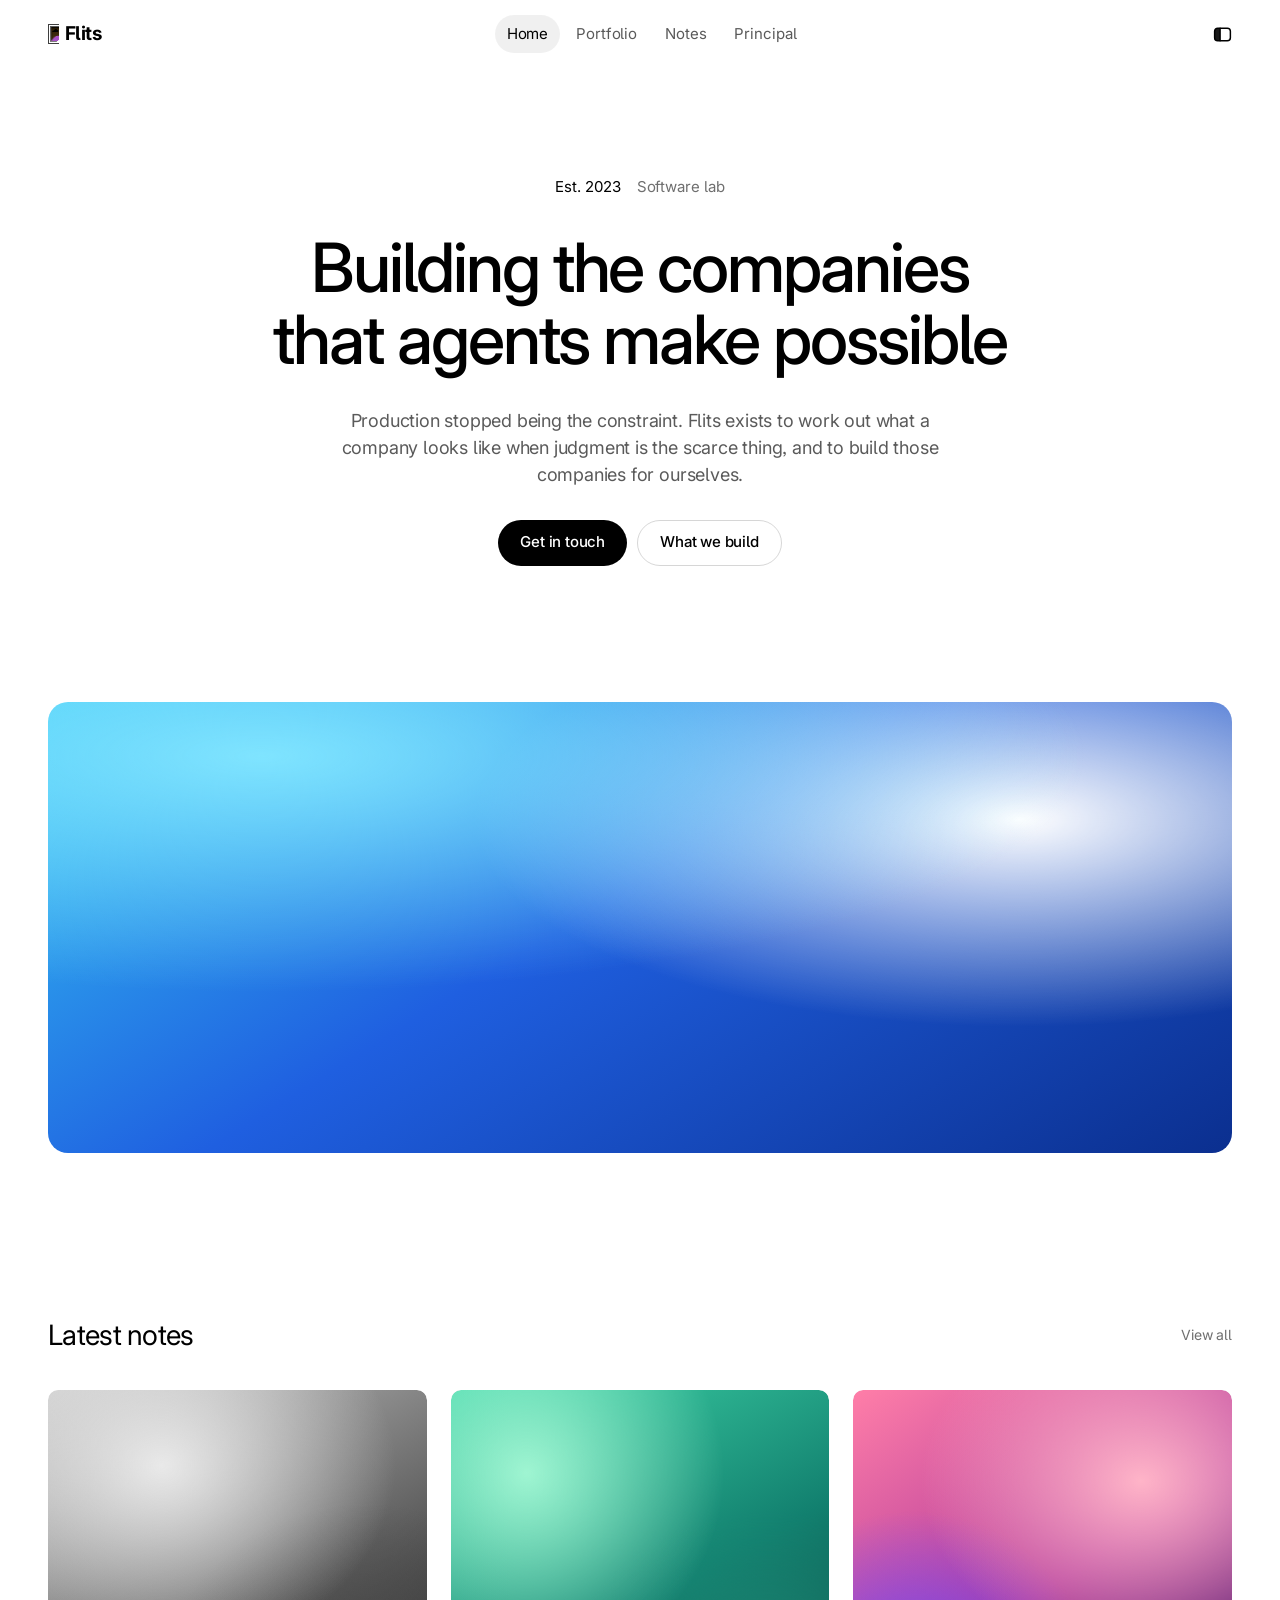
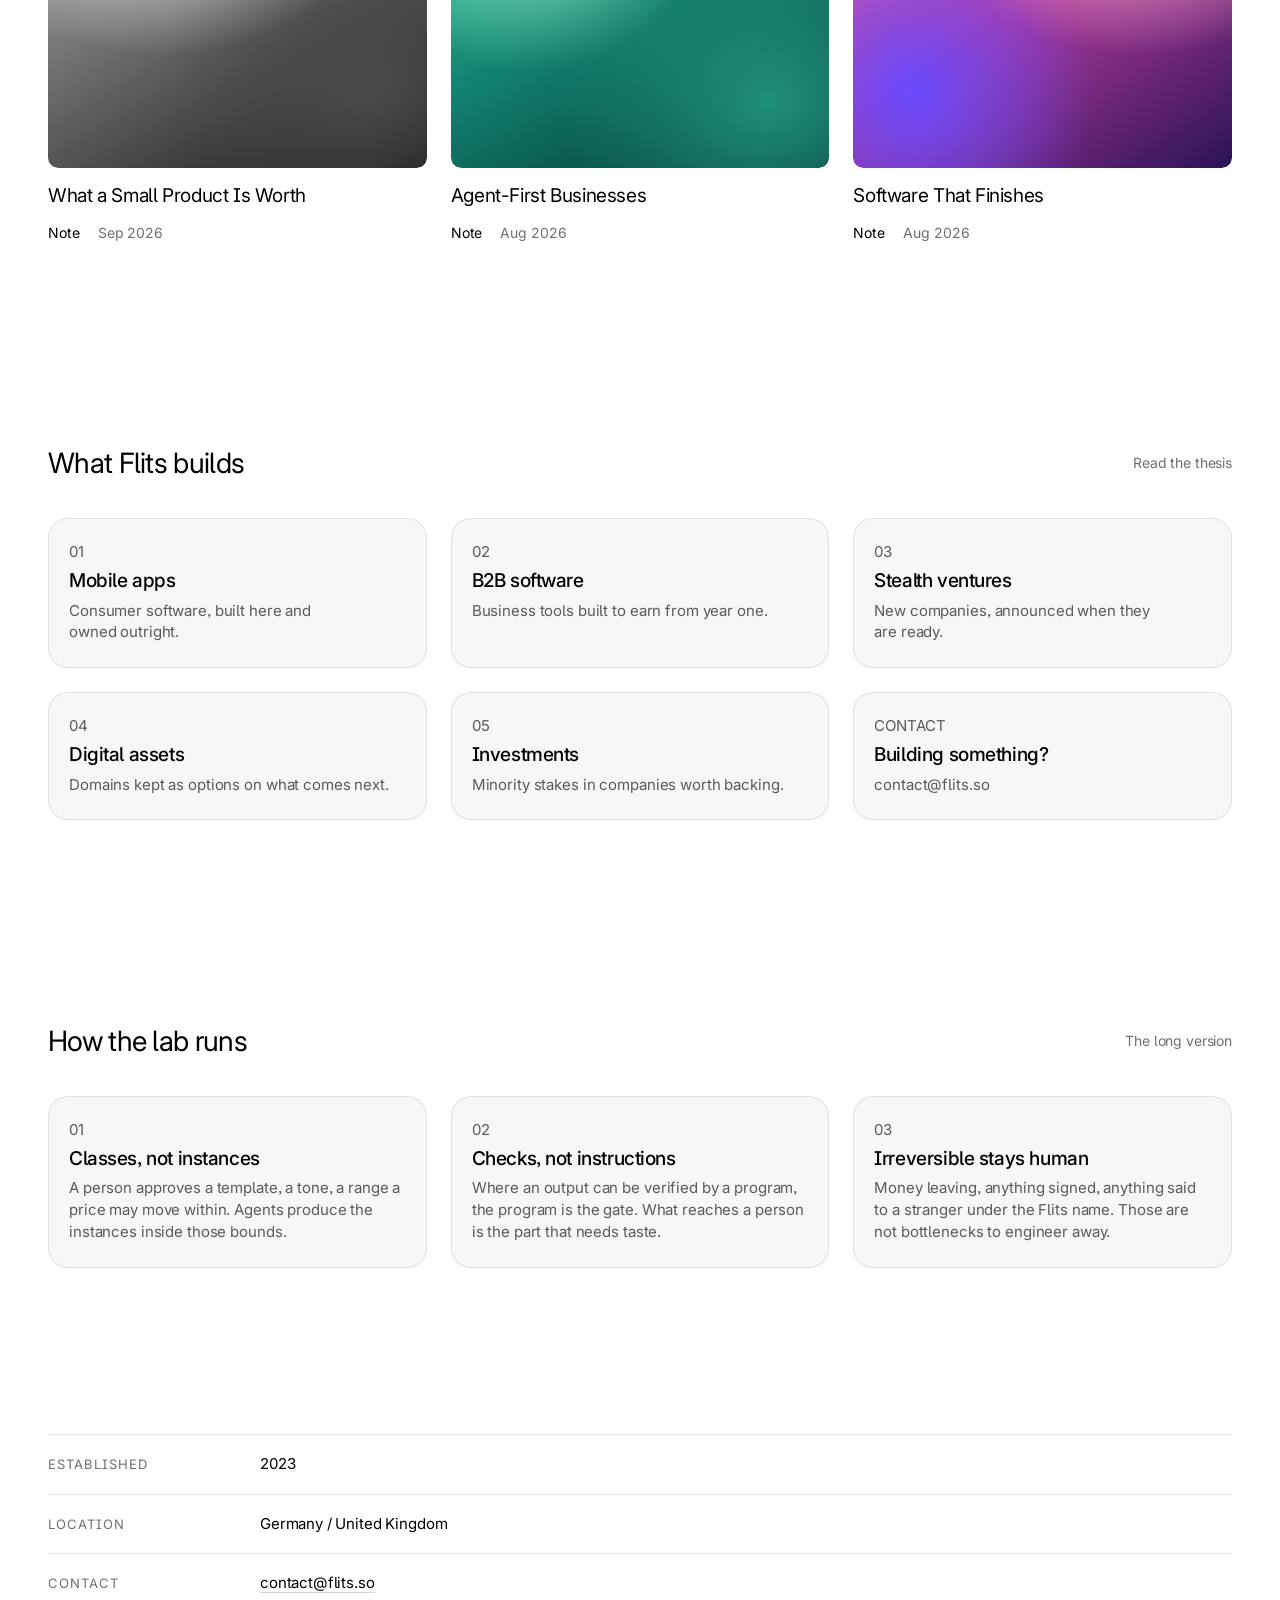
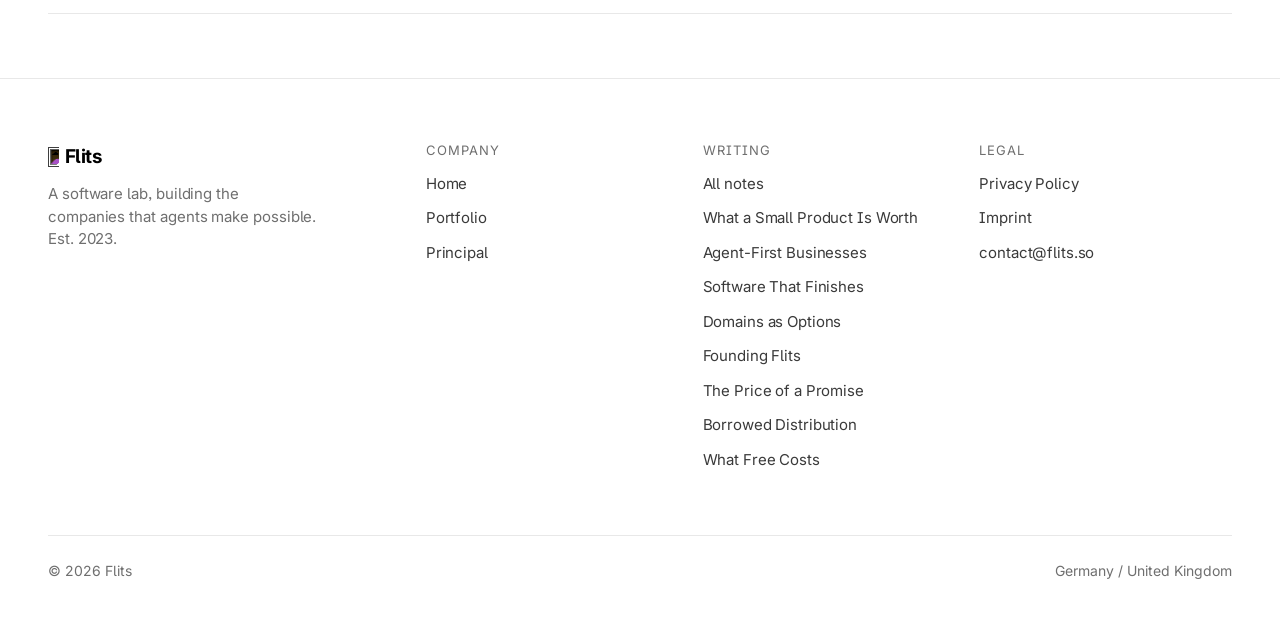
==== commit 83c548fe: "Add "What a Small Product Is Worth", September 2026 The buy-versus-build note. Building a product ta" ====
--- a/index.html
+++ b/index.html
@@ -4,10 +4,10 @@
 <meta charset="utf-8" />
 <meta name="viewport" content="width=device-width, initial-scale=1" />
 <title>Flits · Building the Companies That Agents Make Possible</title>
-<meta name="description" content="Flits is a software lab. We build consumer apps, B2B software and new companies in-house, and we run them for the long term. Founded 2023.">
+<meta name="description" content="Flits is a software lab building the companies that agents make possible: consumer apps, B2B software and new ventures, developed in-house and run for the long term. Est. 2023.">
 <link rel="canonical" href="https://flits.so/">
 <meta property="og:title" content="Flits · Building the Companies That Agents Make Possible">
-<meta property="og:description" content="Flits is a software lab. We build consumer apps, B2B software and new companies in-house, and we run them for the long term. Founded 2023.">
+<meta property="og:description" content="Flits is a software lab building the companies that agents make possible: consumer apps, B2B software and new ventures, developed in-house and run for the long term. Est. 2023.">
 <meta property="og:url" content="https://flits.so/">
 <meta property="og:type" content="website">
 <meta property="og:site_name" content="Flits">
@@ -17,12 +17,12 @@
 <meta property="og:image:alt" content="Flits, a software lab. Building the companies that agents make possible.">
 <meta name="twitter:card" content="summary_large_image">
 <meta name="twitter:title" content="Flits · Building the Companies That Agents Make Possible">
-<meta name="twitter:description" content="Flits is a software lab. We build consumer apps, B2B software and new companies in-house, and we run them for the long term. Founded 2023.">
+<meta name="twitter:description" content="Flits is a software lab building the companies that agents make possible: consumer apps, B2B software and new ventures, developed in-house and run for the long term. Est. 2023.">
 <meta name="twitter:image" content="https://flits.so/assets/og.png">
 <link rel="preconnect" href="https://fonts.googleapis.com">
 <link rel="preconnect" href="https://fonts.gstatic.com" crossorigin>
 <link href="https://fonts.googleapis.com/css2?family=Inter:wght@400;500;600&display=swap" rel="stylesheet">
-<link rel="stylesheet" href="/assets/flits.css?v=16">
+<link rel="stylesheet" href="/assets/flits.css?v=13">
 <script src="/assets/theme-color.js?v=1"></script>
 <link rel="icon" type="image/png" href="/assets/flits-logo-inverted.png">
 <link rel="icon" type="image/png" href="/assets/flits-logo-inverted.png" media="(prefers-color-scheme: light)">
@@ -48,7 +48,7 @@
         "height": 1024
       },
       "image": "https://flits.so/assets/og.png",
-      "description": "Flits is a software lab. We build consumer apps, B2B software and new companies in-house, and we run them for the long term.",
+      "description": "Flits is a software lab building the companies that agents make possible: consumer apps, B2B software and new ventures, developed in-house and run for the long term.",
       "foundingDate": "2023",
       "email": "contact@flits.so",
       "founder": {
@@ -144,9 +144,9 @@
       <p class="menu__label">Writing</p>
       <!-- Most recent three only; the full list lives on /notes and in the footer. -->
       <a href="/notes">All notes</a>
+      <a href="/notes/what-a-small-product-is-worth">What a Small Product Is Worth</a>
       <a href="/notes/agent-first-businesses">Agent-First Businesses</a>
       <a href="/notes/software-that-finishes">Software That Finishes</a>
-      <a href="/notes/domains-as-options">Domains as Options</a>
     </div>
     <div class="menu__group">
       <p class="menu__label">Legal</p>
@@ -168,7 +168,7 @@
     <div class="hero__inner center">
       <p class="eyebrow"><strong>Est. 2023</strong> <span>Software lab</span></p>
       <h1 class="display">Building the companies that agents make possible</h1>
-      <p class="lede">Building software used to be the hard part. It isn't any more. We're working out what a company looks like when judgment is the scarce thing, and building those companies ourselves.</p>
+      <p class="lede">Production stopped being the constraint. Flits exists to work out what a company looks like when judgment is the scarce thing, and to build those companies for ourselves.</p>
       <div class="btn-row">
         <a class="btn btn--primary" href="mailto:contact@flits.so">Get in touch</a>
         <a class="btn btn--ghost" href="#portfolio">What we build</a>
@@ -188,6 +188,14 @@
     </div>
 
     <div class="rail" style="--cols: 3;">
+      <a class="card" href="/notes/what-a-small-product-is-worth">
+        <div class="card__media"><span class="art art--6 art--grain"></span></div>
+        <div class="card__body">
+          <h3 class="card__title">What a Small Product Is Worth</h3>
+          <p class="card__meta"><span>Note</span><span>Sep 2026</span></p>
+        </div>
+      </a>
+
       <a class="card" href="/notes/agent-first-businesses">
         <div class="card__media"><span class="art art--4 art--grain"></span></div>
         <div class="card__body">
@@ -203,14 +211,6 @@
           <p class="card__meta"><span>Note</span><span>Aug 2026</span></p>
         </div>
       </a>
-
-      <a class="card" href="/notes/domains-as-options">
-        <div class="card__media"><span class="art art--3 art--grain"></span></div>
-        <div class="card__body">
-          <h3 class="card__title">Domains as Options</h3>
-          <p class="card__meta"><span>Note</span><span>Jul 2026</span></p>
-        </div>
-      </a>
     </div>
   </section>
 
@@ -221,128 +221,37 @@
       <a class="view-all" href="/notes/agent-first-businesses">Read the thesis</a>
     </div>
 
-    <div class="products">
-
-      <article class="product product--b2b">
-        <div class="product__body">
-          <div class="product__lockup">
-            <h3 class="product__name">B2B software</h3>
-          </div>
-          <p class="product__meta">
-            <svg viewBox="0 0 24 24" aria-hidden="true"><rect x="3.25" y="5" width="17.5" height="15.75" rx="3"/><path d="M3.25 9.5h17.5M8 3.25v3.5M16 3.25v3.5"/></svg>
-            Started August 2024
-          </p>
-          <ul class="product__facts">
-            <li>We build software for other businesses, like access passes and loyalty cards.</li>
-            <li>Every product comes with a phone app and a web dashboard.</li>
-          </ul>
-          <a class="product__cta" href="mailto:contact@flits.so">
-            Get in touch
-            <svg viewBox="0 0 24 24" aria-hidden="true"><path d="M7 17 17 7M8.5 7H17v8.5"/></svg>
-          </a>
-        </div>
-        <div class="product__shot">
-          <div class="product__tile">
-            <img src="/assets/flits-logo.png" alt="" width="1024" height="1024" loading="lazy">
-          </div>
-        </div>
-      </article>
-
-      <article class="product product--looped">
-        <div class="product__body">
-          <div class="product__lockup">
-            <img class="product__icon" src="/assets/products/looped.png" alt="" width="42" height="42">
-            <h3 class="product__name">Looped</h3>
-          </div>
-          <p class="product__meta">
-            <svg viewBox="0 0 24 24" aria-hidden="true"><rect x="3.25" y="5" width="17.5" height="15.75" rx="3"/><path d="M3.25 9.5h17.5M8 3.25v3.5M16 3.25v3.5"/></svg>
-            Started November 2023
-          </p>
-          <ul class="product__facts">
-            <li>A habit tracker with a calendar of everything you have done, plus reminders and home screen widgets.</li>
-            <li>It's on version 3.4 and translated into 19 languages.</li>
-          </ul>
-          <a class="product__cta" href="https://apps.apple.com/app/id6473401972">
-            App Store
-            <svg viewBox="0 0 24 24" aria-hidden="true"><path d="M7 17 17 7M8.5 7H17v8.5"/></svg>
-          </a>
-        </div>
-        <div class="product__shot">
-          <img src="/assets/products/looped.png" alt="The Looped app icon" width="512" height="512" loading="lazy">
-        </div>
-      </article>
-
-      <article class="product product--bits">
-        <div class="product__body">
-          <div class="product__lockup">
-            <img class="product__icon" src="/assets/products/bits.png" alt="" width="42" height="42">
-            <h3 class="product__name">Bits</h3>
-          </div>
-          <p class="product__meta">
-            <svg viewBox="0 0 24 24" aria-hidden="true"><rect x="3.25" y="5" width="17.5" height="15.75" rx="3"/><path d="M3.25 9.5h17.5M8 3.25v3.5M16 3.25v3.5"/></svg>
-            Started November 2024
-          </p>
-          <ul class="product__facts">
-            <li>Flashcards that use spaced repetition, plus Quick Revise for scrolling through a deck fast.</li>
-            <li>It can also write cards, set quizzes and answer questions, in 18 languages.</li>
-          </ul>
-          <a class="product__cta" href="https://apps.apple.com/app/bits-smart-flashcards/id6738059151">
-            App Store
-            <svg viewBox="0 0 24 24" aria-hidden="true"><path d="M7 17 17 7M8.5 7H17v8.5"/></svg>
-          </a>
-        </div>
-        <div class="product__shot">
-          <img src="/assets/products/bits.png" alt="The Bits app icon" width="512" height="512" loading="lazy">
-        </div>
-      </article>
-
-      <article class="product product--waterly">
-        <div class="product__body">
-          <div class="product__lockup">
-            <img class="product__icon" src="/assets/products/waterly.png" alt="" width="42" height="42">
-            <h3 class="product__name">Waterly</h3>
-          </div>
-          <p class="product__meta">
-            <svg viewBox="0 0 24 24" aria-hidden="true"><rect x="3.25" y="5" width="17.5" height="15.75" rx="3"/><path d="M3.25 9.5h17.5M8 3.25v3.5M16 3.25v3.5"/></svg>
-            Started July 2025
-          </p>
-          <ul class="product__facts">
-            <li>Log what you drink in one tap, from the app or from a home screen widget.</li>
-            <li>It's on version 1.3 and translated into 11 languages.</li>
-          </ul>
-          <a class="product__cta" href="https://apps.apple.com/developer/trout/id1711177549">
-            App Store
-            <svg viewBox="0 0 24 24" aria-hidden="true"><path d="M7 17 17 7M8.5 7H17v8.5"/></svg>
-          </a>
-        </div>
-        <div class="product__shot">
-          <img src="/assets/products/waterly.png" alt="The Waterly app icon" width="512" height="512" loading="lazy">
-        </div>
-      </article>
-
-      <article class="product product--next">
-        <div class="product__body">
-          <div class="product__lockup">
-            <h3 class="product__name">What’s next</h3>
-          </div>
-          <p class="product__meta">
-            <svg viewBox="0 0 24 24" aria-hidden="true"><rect x="3.25" y="5" width="17.5" height="15.75" rx="3"/><path d="M3.25 9.5h17.5M8 3.25v3.5M16 3.25v3.5"/></svg>
-            Not announced yet
-          </p>
-          <ul class="product__facts">
-            <li>We're building new companies in stealth.</li>
-            <li>We also hold domains and take minority stakes in other companies.</li>
-          </ul>
-          <a class="product__cta" href="mailto:contact@flits.so">
-            contact@flits.so
-            <svg viewBox="0 0 24 24" aria-hidden="true"><path d="M7 17 17 7M8.5 7H17v8.5"/></svg>
-          </a>
-        </div>
-        <div class="product__shot product__shot--mark">
-          <img src="/assets/flits-mark.png" alt="" width="120" height="216" loading="lazy">
-        </div>
-      </article>
-
+    <div class="grid grid--3">
+      <div class="panel">
+        <p class="panel__index">01</p>
+        <h3 class="h3">Mobile apps</h3>
+        <p>Consumer software, built here and owned outright.</p>
+      </div>
+      <div class="panel">
+        <p class="panel__index">02</p>
+        <h3 class="h3">B2B software</h3>
+        <p>Business tools built to earn from year one.</p>
+      </div>
+      <div class="panel">
+        <p class="panel__index">03</p>
+        <h3 class="h3">Stealth ventures</h3>
+        <p>New companies, announced when they are ready.</p>
+      </div>
+      <div class="panel">
+        <p class="panel__index">04</p>
+        <h3 class="h3">Digital assets</h3>
+        <p>Domains kept as options on what comes next.</p>
+      </div>
+      <div class="panel">
+        <p class="panel__index">05</p>
+        <h3 class="h3">Investments</h3>
+        <p>Minority stakes in companies worth backing.</p>
+      </div>
+      <a class="panel" href="mailto:contact@flits.so">
+        <p class="panel__index">Contact</p>
+        <h3 class="h3">Building something?</h3>
+        <p>contact@flits.so</p>
+      </a>
     </div>
   </section>
 
@@ -356,18 +265,18 @@
     <div class="grid grid--3">
       <div class="panel">
         <p class="panel__index">01</p>
-        <h3 class="h3">We approve the template, not every result</h3>
-        <p>A person signs off on the template, the tone, and how far a price is allowed to move. Agents then produce the individual results inside those limits.</p>
+        <h3 class="h3">Classes, not instances</h3>
+        <p>A person approves a template, a tone, a range a price may move within. Agents produce the instances inside those bounds.</p>
       </div>
       <div class="panel">
         <p class="panel__index">02</p>
-        <h3 class="h3">If a program can check it, a program checks it</h3>
-        <p>Anything a program can verify gets verified that way, automatically. The only work that reaches a person is the part that needs judgment.</p>
+        <h3 class="h3">Checks, not instructions</h3>
+        <p>Where an output can be verified by a program, the program is the gate. What reaches a person is the part that needs taste.</p>
       </div>
       <div class="panel">
         <p class="panel__index">03</p>
-        <h3 class="h3">A person approves anything we can't undo</h3>
-        <p>Money going out, contracts, and anything said to someone outside the company in our name. We don't try to automate those away.</p>
+        <h3 class="h3">Irreversible stays human</h3>
+        <p>Money leaving, anything signed, anything said to a stranger under the Flits name. Those are not bottlenecks to engineer away.</p>
       </div>
     </div>
   </section>
@@ -389,7 +298,7 @@
     <div class="footer-grid">
       <div class="footer-brand">
         <a class="wordmark" href="/"><img src="/assets/flits-mark.png" alt="" width="10" height="18"><span>Flits</span></a>
-        <p>A software lab. We build the companies that agents make possible. Founded 2023.</p>
+        <p>A software lab, building the companies that agents make possible. Est. 2023.</p>
       </div>
       <div class="footer-col">
         <h2>Company</h2>
@@ -403,6 +312,7 @@
         <h2>Writing</h2>
         <ul>
           <li><a href="/notes">All notes</a></li>
+          <li><a href="/notes/what-a-small-product-is-worth">What a Small Product Is Worth</a></li>
           <li><a href="/notes/agent-first-businesses">Agent-First Businesses</a></li>
           <li><a href="/notes/software-that-finishes">Software That Finishes</a></li>
           <li><a href="/notes/domains-as-options">Domains as Options</a></li>
